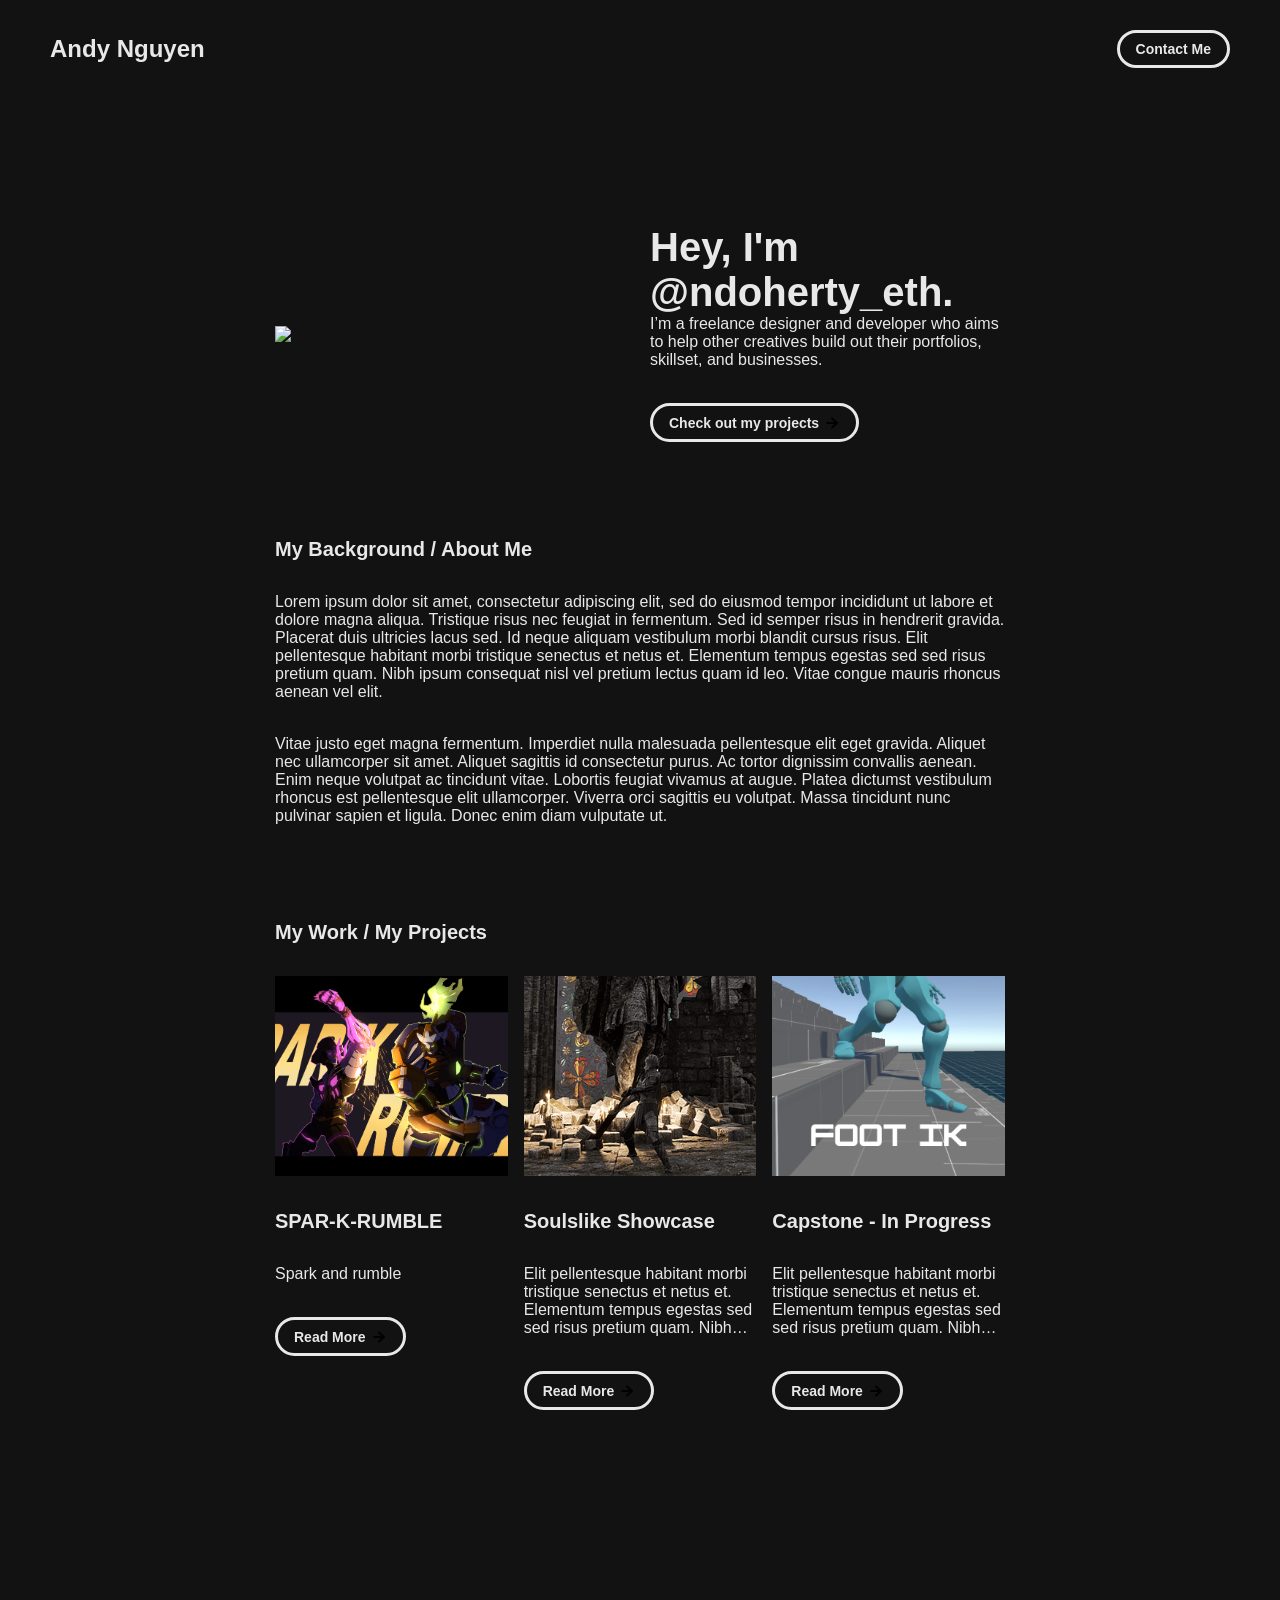
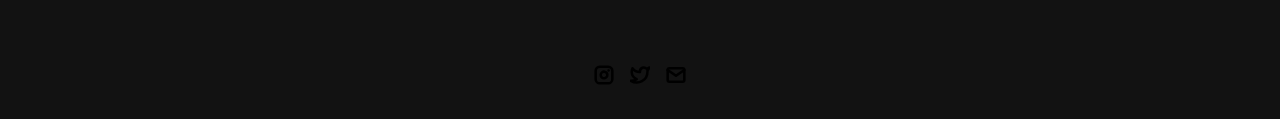
==== index.html @ 8ca8babf "added game images" ====
<!DOCTYPE html>
<html lang="en">
	<head>
		<meta charset="utf-8">

    <!-- 
      TODO

      Upload your Unemployable (or whatever photo you like) to the assets/images folder
      and change the name of the image below to match the uploaded one

      Change the title in the <title> tag to whatever you would like the title of your portfolio to be

      This should be the same across all pages.
     -->
    <link rel="icon" href="./assets/images/1311.png" />
		<title>Andy Nguyen's Portfolio</title>
    <meta name="description" content="A portfolio template for the Unemployables community.">
    <meta name="viewport" content="width=device-width, initial-scale=1" />

		<link rel="stylesheet" href="./css/layout.css">
    <link rel="stylesheet" href="./css/typography.css">
    <link rel="stylesheet" href="./css/utilities.css">

		<script defer src="./js/script.js"></script>
	</head>
	<body>
    <!-- NAVBAR -->
    <div class="navbar">
      <a class="nav-title-link" href="./index.html">
        <!-- TODO - Change the "Portfolio Title" to whatever you want displayed in the top left -->
        <span class="nav-title">Andy Nguyen</span>
         <!-- TODO - Change the email after 'mailto:' to your email address for contact -->
        <a class="button" href="mailto:andyhoangnguyen2005@gmail.com">
          <span class="button-text">Contact Me</span>
        </a>
      </a>
    </div>

    <!-- MAIN PAGE CONTENT -->
    <div id="main-content">

      <!-- PORTFOLIO HEADER -->
      <div id="portfolio-header">
        <div id="portfolio-header-image-container">
          <!-- 
            TODO

            - Change the img "src" attribute to point to the Unemployable image you uploaded (or whatever image).
            - Change the number to point to your Unemployable & replace the OpenSea link with your own
            - If you aren't using an Unemployable as your image, remove the entire "a" element
          -->
          <img src="./assets/images/1311.png" class="portfolio-header-image">
        </div>

          <!-- 
            TODO

            - Change the main-title to whatver you want
            - Change the body-text after that to a quick introduction to what you do
            - Edit the button text if you feel like it. It will link to the projects section below.
          -->
        <div id="portfolio-header-text-container">
            <div class="header-text">
              <span class="main-title">Hey, I'm @ndoherty_eth.</span>
              <div class="body-text">I’m a freelance designer and developer who aims to help other creatives build out their portfolios, skillset, and businesses.</div>
            </div>
            <a class="button" id="my-work-link">
              <span class="button-text">Check out my projects</span> 
              <image src="./assets/icons/arrow-right.svg" class="right-arrow-icon"/>
            </a>
        </div>
      </div>

      <!-- ABOUT SECTION -->
      <!-- 
        TODO

        - Change the subheader-text to whatever header you want
        - Add paragraphs using the <div class="body-text"></div> elements in the "about-section-content"
      -->
      <div id="about-section">
        <span class="subheader-text">My Background / About Me</span>
        <div class="about-section-content">
          <div class="body-text">Lorem ipsum dolor sit amet, consectetur adipiscing elit, sed do eiusmod tempor incididunt ut labore et dolore magna aliqua. Tristique risus nec feugiat in fermentum. Sed id semper risus in hendrerit gravida. Placerat duis ultricies lacus sed. Id neque aliquam vestibulum morbi blandit cursus risus. Elit pellentesque habitant morbi tristique senectus et netus et. Elementum tempus egestas sed sed risus pretium quam. Nibh ipsum consequat nisl vel pretium lectus quam id leo. Vitae congue mauris rhoncus aenean vel elit.</div>
          <div class="body-text">Vitae justo eget magna fermentum. Imperdiet nulla malesuada pellentesque elit eget gravida. Aliquet nec ullamcorper sit amet. Aliquet sagittis id consectetur purus. Ac tortor dignissim convallis aenean. Enim neque volutpat ac tincidunt vitae. Lobortis feugiat vivamus at augue. Platea dictumst vestibulum rhoncus est pellentesque elit ullamcorper. Viverra orci sagittis eu volutpat. Massa tincidunt nunc pulvinar sapien et ligula. Donec enim diam vulputate ut.</div>
        </div>
      </div>

      <!-- PROJECTS / MY WORK SECTION -->
      <div id="my-work-section">
        <!-- TODO - Change the subheader-text to whatever you want the Projects section header to say -->
        <span class="subheader-text">My Work / My Projects</span>

        <div class="projects-container">
          <!-- 
            TODO

            This is where the project cards live. Here's a base level project card for you to copy:
            <div class="project-card">
              <img src="./assets/images/IMAGE_NAME" class="project-image">
              <div class="project-card-text-container">
                <div class="subheader-text project-title">PROJECT_NAME</div>
                <div class="body-text project-card-text">SMALL_PROJECT_DESCRIPTION</div>
              </div>
              <a class="button" href="./project-pages/PROJECT_PAGE_NAME.html">
                <span class="button-text">Read More</span>
                <image src="./assets/icons/arrow-right.svg" class="right-arrow-icon"/>
              </a>
            </div>

            - To add a project to the this area, copy the above, paste it below this comment, and change the following:
                - IMAGE_NAME: the name of the image file in assets/images
                - PROJECT_NAME: the name of the project (keep it short, it only shows 1 line)
                - SMALL_PROJECT_DESCRIPTION: a quick project description (max 4 lines)
                - PROJECT_PAGE_NAME.html: the html filename for the project (must be in project-pages folder)
          -->
          <div class="project-card">
            <img src="./assets/spar-k-rumble/sparksplash.png" class="project-image">
            <div class="project-card-text-container">
              <div class="subheader-text project-title">SPAR-K-RUMBLE</div>
              <div class="body-text project-card-text">Spark and rumble</div>
            </div>
            <a class="button" href="./project-pages/spar-k-rumble.html">
              <span class="button-text">Read More</span>
              <image src="./assets/icons/arrow-right.svg" class="right-arrow-icon"/>
            </a>
          </div>
          <div class="project-card">
            <img src="./assets/soulslike/soulslike.png" class="project-image">
            <div class="project-card-text-container">
              <div class="subheader-text project-title">Soulslike Showcase</div>
              <div class="body-text project-card-text">Elit pellentesque habitant morbi tristique senectus et netus et. Elementum tempus egestas sed sed risus pretium quam. Nibh ipsum consequat nisl vel pretium</div>
            </div>
            <a class="button" href="./project-pages/soulslike-showcase.html">
              <span class="button-text">Read More</span>
              <image src="./assets/icons/arrow-right.svg" class="right-arrow-icon"/>
            </a>
          </div>
          <div class="project-card">
            <img src="./assets/footik/footik.png" class="project-image">
            <div class="project-card-text-container">
              <div class="subheader-text project-title">Capstone - In Progress</div>
              <div class="body-text project-card-text">Elit pellentesque habitant morbi tristique senectus et netus et. Elementum tempus egestas sed sed risus pretium quam. Nibh ipsum consequat nisl vel pretium</div>
            </div>
            <a class="button" href="./project-pages/capstone.html">
              <span class="button-text">Read More</span>
              <image src="./assets/icons/arrow-right.svg" class="right-arrow-icon"/>
            </a>
          </div>
        </div>
      </div>
    </div>

    <!-- FOOTER -->
    <div id="footer">
      <!-- 
        TODO - Change href to your Instagram account (can also delete entire "a" element if no Instagram) 

        This should be the same across all pages.
      -->
      <a class="icon-link" target="_blank" href="https://twitter.com/whitevans_eth">
        <image src="./assets/icons/instagram.svg" class="footer-icon"/>
      </a>
      <!-- 
        TODO - Change href to your Twitter account (can also delete entire "a" element if no Twitter) 
      
        This should be the same across all pages.
      -->
      <a class="icon-link" target="_blank" href="https://twitter.com/whitevans_eth">
        <image src="./assets/icons/twitter.svg" class="footer-icon"/>
      </a>
      <!-- 
        TODO - Change the email after "mailto" to your contact email 
      
        This should be the same across all pages.
      -->
      <a class="icon-link" href="mailto:whitevans.eth@gmail.com">
        <image src="./assets/icons/mail.svg" class="footer-icon"/>
      </a>
    </div>

	</body>
</html>
---- css/layout.css ----
:root {
  --page-side-padding: 50px; /* set this to whatever your navbar already uses */
}

* {
  box-sizing: border-box;
}

html {
  text-size-adjust: none;
  -webkit-text-size-adjust: none;
  -moz-text-size-adjust: none;
  -ms-text-size-adjust: none;
}

body {
  margin: 0;
  -webkit-font-smoothing: antialiased;
  -moz-osx-font-smoothing: grayscale;
  background-color: #121212;
  color: #e8e8e8;
}



/* Main Page Layout */

#main-content {
  margin: 75px 425px;
  display: flex;
  flex-direction: column;
  gap: 96px;
}




/* Portfolio Header */

#portfolio-header {
  display: flex;
  gap: 20px;
  align-items: center;
}

#portfolio-header-image-container {
  display: flex;
  flex-direction: column;
  gap: 10px;
  flex-basis: 50%;
}

.portfolio-header-image {
  width: 100%;
  height: auto;
}

#portfolio-header-text-container {
  display: flex;
  flex-direction: column;
  gap: 34px;
  flex-basis: 50%;
}




/* About Section */

#about-section {
  display: flex;
  flex-direction: column;
  gap: 16px;
}

.about-section-content {
  display: flex;
  flex-direction: column;
  gap: 34px;
}




/* Project Section */

#my-work-section {
  display: flex;
  flex-direction: column;
  gap: 16px;
}

.projects-container {
  display: flex;
  gap: 34px 16px;
  flex-wrap: wrap;
}

    /* Project Cards */

    .project-card {
      max-width: calc((100% - 32px) / 3);
      display: flex;
      flex-direction: column;
      gap: 34px;
    }

    .project-card-text-container {
      flex-direction: column;
      display: flex;
      gap: 16px
    }

    .project-image {
      width: 100%;
      height: 200px;
      object-fit: cover;
      object-position: center;
    }




/* Project Pages */

#project-header {
  display: flex;
  flex-direction: column;
  gap: 16px;
}

.project-header-image {
  width: 100%;
  height: auto;
}

#project-details {
  display: flex;
  flex-direction: column;
  gap: 16px;
}

.project-details-content {
  display: flex;
  flex-direction: column;
  gap: 34px;
}

    /* Project Gallery */

    #project-gallery {
      display: flex;
      flex-direction: column;
      gap: 16px;
    }

    .project-gallery-content {
      display: flex;
      flex-wrap: wrap;
      gap: 34px 16px;
    }

    .gallery-image-container {
      width: 100%;
      display: flex;
      flex-direction: column;
      gap: 10px;
    }

    .gallery-image-container.half-width {
      width: calc((100% - 16px) / 2);
    }

    .gallery-image {
      width: 100%;
      height: auto;
    }

   .image-show {
    width: 70%;
    height: auto;
    margin: 0 auto;
    display: block;
    padding-top: 20px;
  }


/* Extra Extra large devices (large laptops and desktops, 1200px and below) */
@media only screen and (max-width: 1600px) {
  #main-content {
    margin: 225px 275px;
  }
}

/* Extra large devices (large laptops and desktops, 1200px and below) */
@media only screen and (max-width: 1200px) {
  #main-content {
    margin: 225px 175px;
  }
}

/* Large devices (laptops/desktops, 1000px and below) */
@media only screen and (max-width: 1000px) {
  #main-content {
    margin: 225px 75px;
  }
}

/* Small devices (portrait tablets and large phones, 800px and below) */
@media only screen and (max-width: 800px) {
  #main-content {
    margin: 150px 50px;
  }

  #portfolio-header {
    flex-direction: column;
  }

  .project-card {
    max-width: calc((100% - 16px) / 2);
  }
}

/* Small devices (portrait tablets and large phones, 600px and below) */
@media only screen and (max-width: 600px) {
  #main-content {
    margin: 125px 20px;
  }

  .project-card {
    max-width: 100%;
  }
}

/* Sidebar Table of Contents */

#project-sidebar {
  position: fixed;
  top: 150px;
  left: var(--page-side-padding);
  width: 200px;
  display: flex;
  flex-direction: column;
  gap: 16px;
}

.sidebar-header {
  font-weight: 600;
  text-transform: uppercase;
  font-size: 13px;
  letter-spacing: 0.05em;
  opacity: 0.6;
}

.sidebar-nav {
  display: flex;
  flex-direction: column;
  gap: 12px;
}

.sidebar-link {
  text-decoration: none;
  color: inherit;
  font-size: 14px;
  padding-left: 12px;
  border-left: 2px solid transparent;
  transition: border-color 0.2s ease, opacity 0.2s ease;
  opacity: 0.7;
}

.sidebar-link:hover {
  opacity: 1;
  border-left-color: currentColor;
}

.sidebar-link.active {
  opacity: 1;
  border-left-color: currentColor;
  font-weight: 500;
}

/* Hide sidebar on smaller screens where there's no room for it */
@media only screen and (max-width: 1200px) {
  #project-sidebar {
    display: none;
  }
}
---- css/typography.css ----
body {
  font-family: "Helvetica Neue", Helvetica, Arial, sans-serif;
}

.nav-title {
  font-weight: 700;
  font-size: 24px;
}

.button-text {
  font-size: 14px;
  font-weight: 700;
}

.image-caption {
  font-size: 14px;
  font-weight: 500;
}

.main-title {
  font-size: 40px;
  font-weight: 700;
}

.subheader-text {
  font-size: 20px;
  font-weight: 700;
  padding-bottom: 16px;
}

.body-text {
  font-size: 16px;
  font-weight: 500;
}

.project-card-text {
  overflow: hidden;
  text-overflow: ellipsis;
  display: -webkit-box;
  -webkit-line-clamp: 4;
  -webkit-box-orient: vertical;
}

.project-title {
  overflow: hidden;
  text-overflow: ellipsis;
  display: -webkit-box;
  -webkit-line-clamp: 1;
  -webkit-box-orient: vertical;
}
---- css/utilities.css ----
/* Icons */

.right-arrow-icon {
  width: 16px;
  height: 16px;
  margin-top: 1px;
}

.footer-icon {
  width: 20px;
  height: 20px;
}

a.icon-link {
  transition: transform 200ms ease-in-out;
}

a.icon-link:hover {
  cursor: pointer;
  stroke-width: 5;
  margin: 0;
  transform: rotate(15deg);
}


/* Navbar Styling */

.navbar {
  width: 100%;
  padding: 30px 50px;
  display: flex;
  justify-content: space-between;
  align-items: center;
  position: fixed;
  top: 0;
  left: 0;
}

.nav-title-link {
  color:#e8e8e8;
  text-decoration: none;
}

.nav-title-link:hover {
  text-decoration: underline;
}

/* Small devices (portrait tablets and large phones, 800px and below) */
@media only screen and (max-width: 800px) {
  .navbar {
    padding: 20px 20px;
    background-color: white
  }
}


/* Button Styling */

a.button {
  padding: 8px 16px;
  border: 3px solid #e8e8e8;;
  border-radius: 50px;
  color: #e8e8e8;;
  text-decoration: none;
  width: fit-content;
  display: flex;
  gap: 5px;
  align-items: center;
}

a.button:hover {
  text-decoration: underline;
  text-decoration-thickness: 2px;
  cursor: pointer;
}


/* Footer Styling */

#footer {
  width: 100%;
  display: flex;
  padding: 30px 50px;
  justify-content: center;
  align-items: center;
  gap: 16px;
}

/* Link Styling */
a.no-underline {
  text-decoration: none;
  color:#e8e8e8;
}

a.no-underline:hover {
  text-decoration: underline;
  cursor: pointer;
}

/* Small devices (portrait tablets and large phones, 800px and below) */
@media only screen and (max-width: 800px) {
  #footer {
    padding: 20px 20px;
  }
}
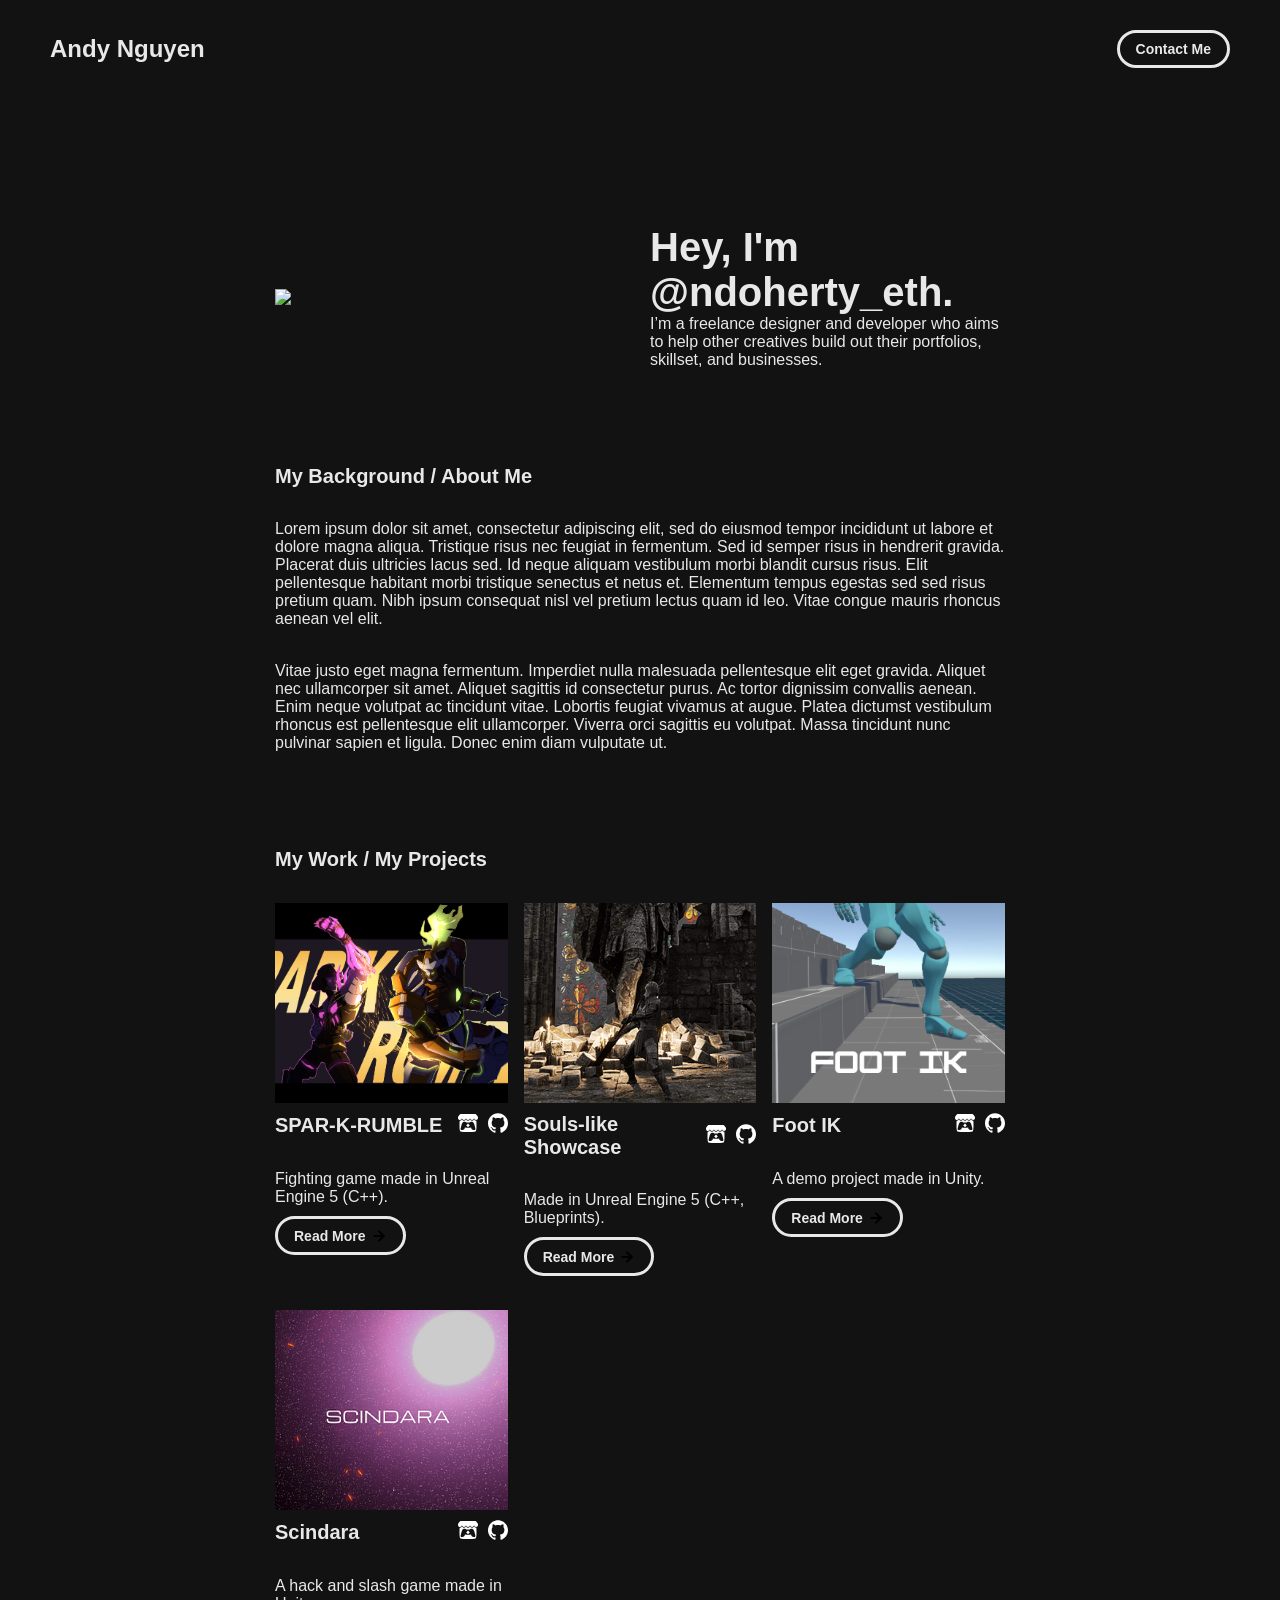
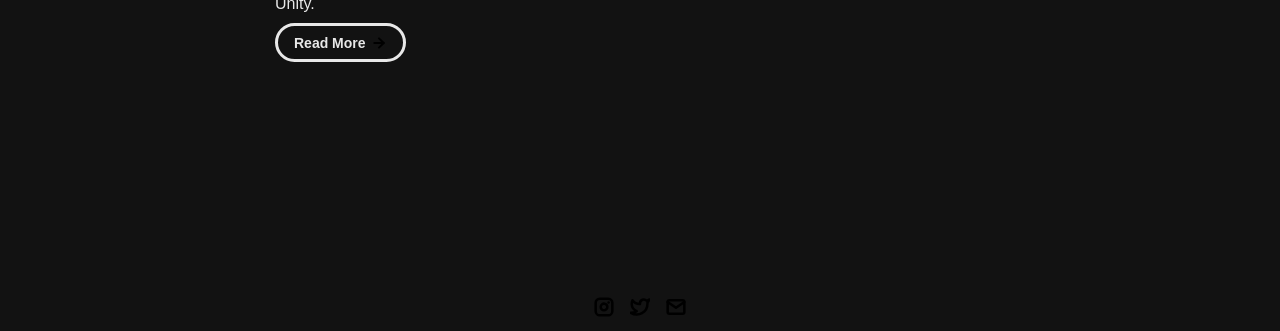
==== commit 037abc10: "add souls like showcase" ====
--- a/index.html
+++ b/index.html
@@ -65,10 +65,7 @@
               <span class="main-title">Hey, I'm @ndoherty_eth.</span>
               <div class="body-text">I’m a freelance designer and developer who aims to help other creatives build out their portfolios, skillset, and businesses.</div>
             </div>
-            <a class="button" id="my-work-link">
-              <span class="button-text">Check out my projects</span> 
-              <image src="./assets/icons/arrow-right.svg" class="right-arrow-icon"/>
-            </a>
+
         </div>
       </div>
 
@@ -92,6 +89,7 @@
         <!-- TODO - Change the subheader-text to whatever you want the Projects section header to say -->
         <span class="subheader-text">My Work / My Projects</span>
 
+        
         <div class="projects-container">
           <!-- 
             TODO
@@ -115,39 +113,42 @@
                 - SMALL_PROJECT_DESCRIPTION: a quick project description (max 4 lines)
                 - PROJECT_PAGE_NAME.html: the html filename for the project (must be in project-pages folder)
           -->
-          <div class="project-card">
-            <img src="./assets/spar-k-rumble/sparksplash.png" class="project-image">
-            <div class="project-card-text-container">
-              <div class="subheader-text project-title">SPAR-K-RUMBLE</div>
-              <div class="body-text project-card-text">Spark and rumble</div>
-            </div>
-            <a class="button" href="./project-pages/spar-k-rumble.html">
-              <span class="button-text">Read More</span>
-              <image src="./assets/icons/arrow-right.svg" class="right-arrow-icon"/>
-            </a>
-          </div>
-          <div class="project-card">
-            <img src="./assets/soulslike/soulslike.png" class="project-image">
-            <div class="project-card-text-container">
-              <div class="subheader-text project-title">Soulslike Showcase</div>
-              <div class="body-text project-card-text">Elit pellentesque habitant morbi tristique senectus et netus et. Elementum tempus egestas sed sed risus pretium quam. Nibh ipsum consequat nisl vel pretium</div>
-            </div>
-            <a class="button" href="./project-pages/soulslike-showcase.html">
-              <span class="button-text">Read More</span>
-              <image src="./assets/icons/arrow-right.svg" class="right-arrow-icon"/>
-            </a>
-          </div>
-          <div class="project-card">
-            <img src="./assets/footik/footik.png" class="project-image">
-            <div class="project-card-text-container">
-              <div class="subheader-text project-title">Capstone - In Progress</div>
-              <div class="body-text project-card-text">Elit pellentesque habitant morbi tristique senectus et netus et. Elementum tempus egestas sed sed risus pretium quam. Nibh ipsum consequat nisl vel pretium</div>
-            </div>
-            <a class="button" href="./project-pages/capstone.html">
-              <span class="button-text">Read More</span>
-              <image src="./assets/icons/arrow-right.svg" class="right-arrow-icon"/>
-            </a>
-          </div>
+          <project-card
+            image="./assets/spar-k-rumble/sparksplash.png"
+            title="SPAR-K-RUMBLE"
+            description="Fighting game made in Unreal Engine 5 (C++)."
+            page-url="./project-pages/spar-k-rumble.html"
+            itch-url="https://kiaranc.itch.io/spar-k-rumble"
+            github-url="https://github.com/AndyNguyen1121/Project-SKR">
+          </project-card>
+
+          <project-card
+            image="./assets/soulslike/soulslike.png"
+            title="Souls-like Showcase"
+            description="Made in Unreal Engine 5 (C++, Blueprints)."
+            page-url="./project-pages/soulslike-showcase.html"
+            itch-url="https://skyglader.itch.io/souls-like-showcase"
+            github-url="https://github.com/AndyNguyen1121/UnrealSoulslike">
+          </project-card>
+
+          <project-card
+            image="./assets/footik/footik.png"
+            title="Foot IK"
+            description="A demo project made in Unity."
+            page-url="./project-pages/foot-ik.html"
+            itch-url="https://skyglader.itch.io/footik-showcase-realistic-foot-placements"
+            github-url="https://github.com/AndyNguyen1121/MovementTestMain">
+          </project-card>
+
+          <project-card
+            image="./assets/scindara/scindaralogo.png"
+            title="Scindara"
+            description="A hack and slash game made in Unity."
+            page-url="./project-pages/scindara.html"
+            itch-url="https://skyglader.itch.io/scindara"
+            github-url="https://github.com/AndyNguyen1121/hack-and-slash-prototype-2025">
+          </project-card>
+
         </div>
       </div>
     </div>
--- a/css/layout.css
+++ b/css/layout.css
@@ -58,7 +58,7 @@
 
 #portfolio-header-text-container {
   display: flex;
-  flex-direction: column;
+  flex-direction: row;
   gap: 34px;
   flex-basis: 50%;
 }
@@ -103,7 +103,7 @@
       max-width: calc((100% - 32px) / 3);
       display: flex;
       flex-direction: column;
-      gap: 34px;
+      gap: 10px;
     }
 
     .project-card-text-container {
@@ -183,8 +183,40 @@
     margin: 0 auto;
     display: block;
     padding-top: 20px;
-  }
-
+    flex-direction: row;
+  }
+
+  .video-show {
+    margin: 0 auto;
+    display: block;
+    padding-top: 20px;
+    flex-direction: row;
+  }
+
+
+.image-row {
+  display: flex;
+  gap: 5px;
+  width: 100%;
+  padding-top: 30px;
+  align-items: flex-start;
+}
+
+.image-show-half {
+  width: calc(50% - 2.5px);
+  max-width: calc(50% - 2.5px);
+  height: auto;
+  display: block;
+}
+
+.image-show-small {
+    width: 30%;
+    height: auto;
+    margin: 0 auto;
+    display: block;
+    padding-top: 20px;
+    flex-direction: row;
+  }
 
 /* Extra Extra large devices (large laptops and desktops, 1200px and below) */
 @media only screen and (max-width: 1600px) {
@@ -287,3 +319,40 @@
   }
 }
 
+/* Lightbox */
+.lightbox {
+  display: none;
+  position: fixed;
+  top: 0;
+  left: 0;
+  width: 100%;
+  height: 100%;
+  background: rgba(0, 0, 0, 0.9);
+  z-index: 1000;
+  justify-content: center;
+  align-items: center;
+}
+
+.lightbox.active {
+  display: flex;
+}
+
+.lightbox-img {
+  max-width: 90%;
+  max-height: 90%;
+  object-fit: contain;
+}
+
+.lightbox-close {
+  position: absolute;
+  top: 24px;
+  right: 36px;
+  color: #e8e8e8;
+  font-size: 40px;
+  cursor: pointer;
+  line-height: 1;
+}
+
+.zoomable {
+  cursor: zoom-in;
+}
--- a/css/typography.css
+++ b/css/typography.css
@@ -15,6 +15,11 @@
 .image-caption {
   font-size: 14px;
   font-weight: 500;
+  padding-top: 10px;
+  padding-bottom: 10px;
+  display: block;
+  width: fit-content;
+  margin: 0 auto;
 }
 
 .main-title {
@@ -23,14 +28,53 @@
 }
 
 .subheader-text {
-  font-size: 20px;
+    display: flex;
+    align-items: center;
+    width: 100%;
+
+    font-size: 20px;
+    font-weight: 700;
+    padding-bottom: 16px;
+}
+
+.code-box {
+  background-color: #1e1e1e;
+  color: #e8e8e8;
+  padding: 16px 20px;
+  border-radius: 8px;
+  border: 1px solid #333;
+  font-family: "Courier New", Courier, monospace;
+  font-size: 14px;
+  line-height: 1.5;
+  max-height: calc(1.5em * 15); /* caps visible height at 6 lines */
+  overflow-y: auto;
+  overflow-x: auto;
+  white-space: pre-wrap;
+  word-wrap: break-word;
+}
+
+.solution-subheader-text {
+  font-size: 18px;
   font-weight: 700;
-  padding-bottom: 16px;
+  padding-bottom: 0px;
 }
 
 .body-text {
   font-size: 16px;
   font-weight: 500;
+}
+
+.body-text li {
+  margin-bottom: 20px;
+}
+
+.body-text ul {
+  margin-top: 8px;
+  padding-left: 24px; /* indents the bullets - browsers default this low */
+}
+
+.body-text ul ul {
+  margin-top: -12px; /* space before the sub-bullet list starts */
 }
 
 .project-card-text {
--- a/css/utilities.css
+++ b/css/utilities.css
@@ -10,6 +10,11 @@
 .footer-icon {
   width: 20px;
   height: 20px;
+}
+
+.regular-icon {
+    width: 20px;
+    height: 20px;
 }
 
 a.icon-link {
@@ -81,12 +86,17 @@
 #footer {
   width: 100%;
   display: flex;
-  padding: 30px 50px;
+  padding: 10px 0px;
   justify-content: center;
   align-items: center;
   gap: 16px;
 }
 
+#icon-project {
+    display: flex;
+    gap: 10px;
+    margin-left: auto;
+}
 /* Link Styling */
 a.no-underline {
   text-decoration: none;
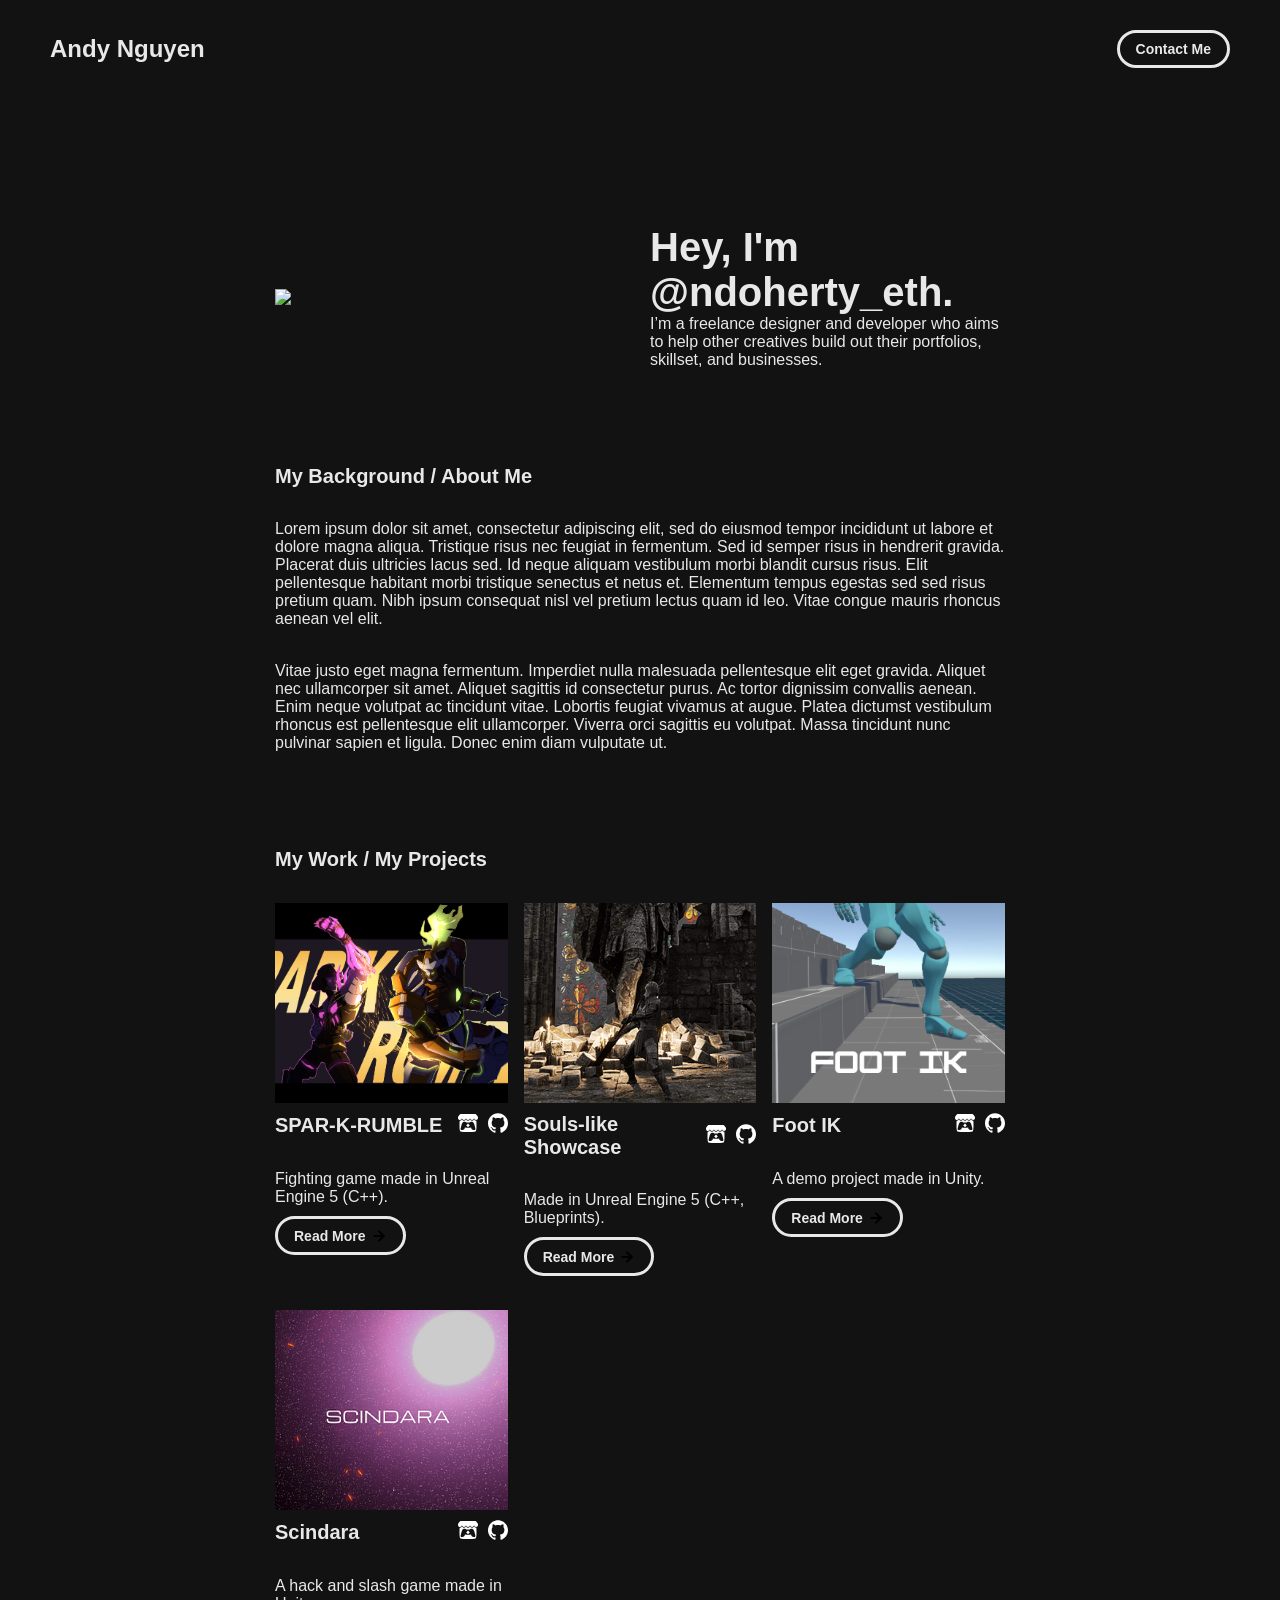
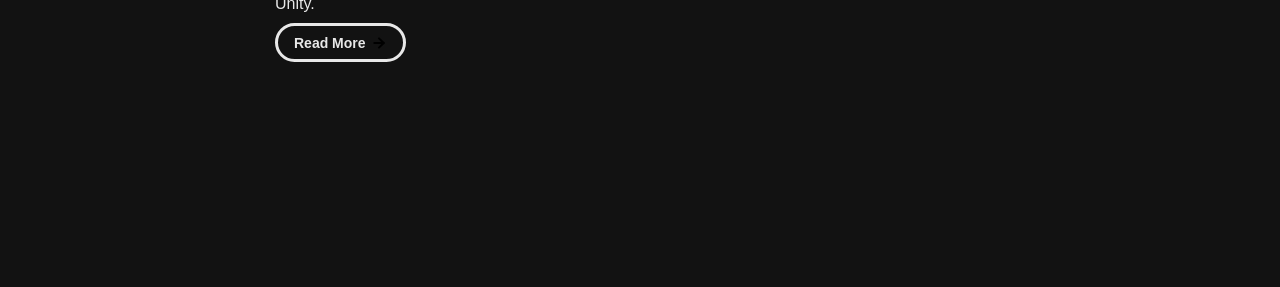
==== commit f0a75151: "add scindara" ====
--- a/index.html
+++ b/index.html
@@ -152,34 +152,5 @@
         </div>
       </div>
     </div>
-
-    <!-- FOOTER -->
-    <div id="footer">
-      <!-- 
-        TODO - Change href to your Instagram account (can also delete entire "a" element if no Instagram) 
-
-        This should be the same across all pages.
-      -->
-      <a class="icon-link" target="_blank" href="https://twitter.com/whitevans_eth">
-        <image src="./assets/icons/instagram.svg" class="footer-icon"/>
-      </a>
-      <!-- 
-        TODO - Change href to your Twitter account (can also delete entire "a" element if no Twitter) 
-      
-        This should be the same across all pages.
-      -->
-      <a class="icon-link" target="_blank" href="https://twitter.com/whitevans_eth">
-        <image src="./assets/icons/twitter.svg" class="footer-icon"/>
-      </a>
-      <!-- 
-        TODO - Change the email after "mailto" to your contact email 
-      
-        This should be the same across all pages.
-      -->
-      <a class="icon-link" href="mailto:whitevans.eth@gmail.com">
-        <image src="./assets/icons/mail.svg" class="footer-icon"/>
-      </a>
-    </div>
-
 	</body>
 </html>
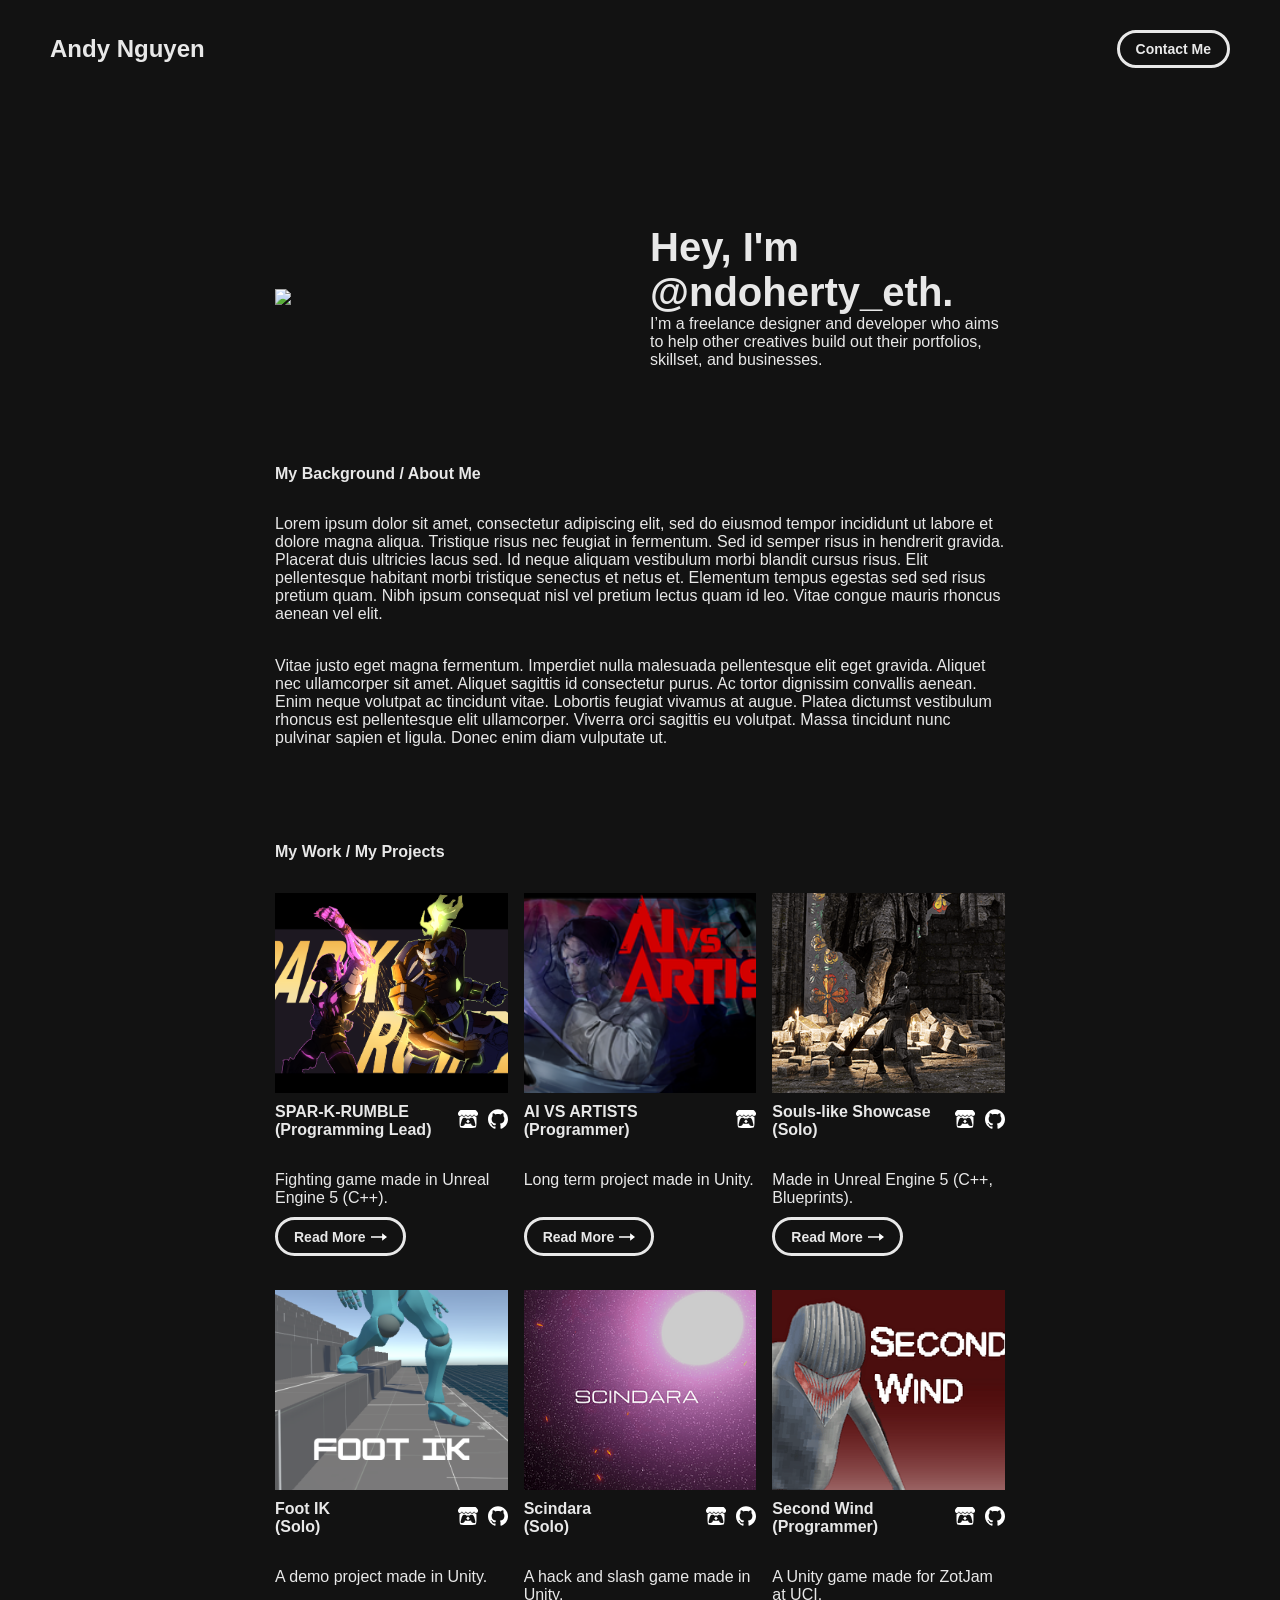
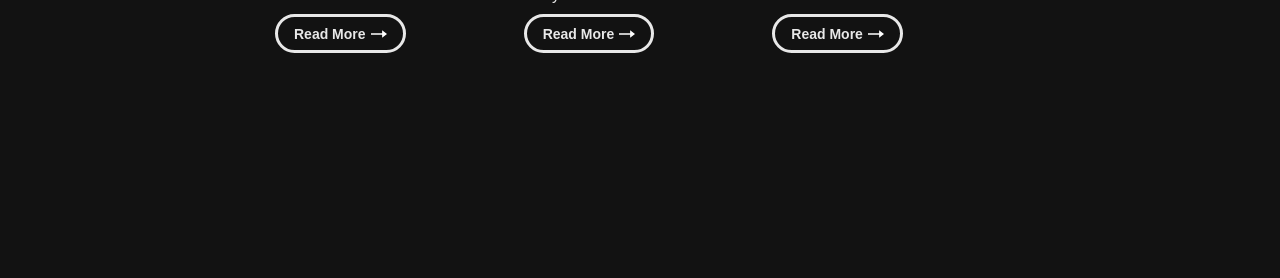
==== commit 2888f90f: "added ava and second wind" ====
--- a/index.html
+++ b/index.html
@@ -1,156 +1,174 @@
-<!DOCTYPE html>
-<html lang="en">
-	<head>
-		<meta charset="utf-8">
-
-    <!-- 
-      TODO
-
-      Upload your Unemployable (or whatever photo you like) to the assets/images folder
-      and change the name of the image below to match the uploaded one
-
-      Change the title in the <title> tag to whatever you would like the title of your portfolio to be
-
-      This should be the same across all pages.
-     -->
-    <link rel="icon" href="./assets/images/1311.png" />
-		<title>Andy Nguyen's Portfolio</title>
-    <meta name="description" content="A portfolio template for the Unemployables community.">
-    <meta name="viewport" content="width=device-width, initial-scale=1" />
-
-		<link rel="stylesheet" href="./css/layout.css">
-    <link rel="stylesheet" href="./css/typography.css">
-    <link rel="stylesheet" href="./css/utilities.css">
-
-		<script defer src="./js/script.js"></script>
-	</head>
-	<body>
-    <!-- NAVBAR -->
-    <div class="navbar">
-      <a class="nav-title-link" href="./index.html">
-        <!-- TODO - Change the "Portfolio Title" to whatever you want displayed in the top left -->
-        <span class="nav-title">Andy Nguyen</span>
-         <!-- TODO - Change the email after 'mailto:' to your email address for contact -->
-        <a class="button" href="mailto:andyhoangnguyen2005@gmail.com">
-          <span class="button-text">Contact Me</span>
-        </a>
-      </a>
-    </div>
-
-    <!-- MAIN PAGE CONTENT -->
-    <div id="main-content">
-
-      <!-- PORTFOLIO HEADER -->
-      <div id="portfolio-header">
-        <div id="portfolio-header-image-container">
-          <!-- 
-            TODO
-
-            - Change the img "src" attribute to point to the Unemployable image you uploaded (or whatever image).
-            - Change the number to point to your Unemployable & replace the OpenSea link with your own
-            - If you aren't using an Unemployable as your image, remove the entire "a" element
-          -->
-          <img src="./assets/images/1311.png" class="portfolio-header-image">
-        </div>
-
-          <!-- 
-            TODO
-
-            - Change the main-title to whatver you want
-            - Change the body-text after that to a quick introduction to what you do
-            - Edit the button text if you feel like it. It will link to the projects section below.
-          -->
-        <div id="portfolio-header-text-container">
-            <div class="header-text">
-              <span class="main-title">Hey, I'm @ndoherty_eth.</span>
-              <div class="body-text">I’m a freelance designer and developer who aims to help other creatives build out their portfolios, skillset, and businesses.</div>
-            </div>
-
-        </div>
-      </div>
-
-      <!-- ABOUT SECTION -->
-      <!-- 
-        TODO
-
-        - Change the subheader-text to whatever header you want
-        - Add paragraphs using the <div class="body-text"></div> elements in the "about-section-content"
-      -->
-      <div id="about-section">
-        <span class="subheader-text">My Background / About Me</span>
-        <div class="about-section-content">
-          <div class="body-text">Lorem ipsum dolor sit amet, consectetur adipiscing elit, sed do eiusmod tempor incididunt ut labore et dolore magna aliqua. Tristique risus nec feugiat in fermentum. Sed id semper risus in hendrerit gravida. Placerat duis ultricies lacus sed. Id neque aliquam vestibulum morbi blandit cursus risus. Elit pellentesque habitant morbi tristique senectus et netus et. Elementum tempus egestas sed sed risus pretium quam. Nibh ipsum consequat nisl vel pretium lectus quam id leo. Vitae congue mauris rhoncus aenean vel elit.</div>
-          <div class="body-text">Vitae justo eget magna fermentum. Imperdiet nulla malesuada pellentesque elit eget gravida. Aliquet nec ullamcorper sit amet. Aliquet sagittis id consectetur purus. Ac tortor dignissim convallis aenean. Enim neque volutpat ac tincidunt vitae. Lobortis feugiat vivamus at augue. Platea dictumst vestibulum rhoncus est pellentesque elit ullamcorper. Viverra orci sagittis eu volutpat. Massa tincidunt nunc pulvinar sapien et ligula. Donec enim diam vulputate ut.</div>
-        </div>
-      </div>
-
-      <!-- PROJECTS / MY WORK SECTION -->
-      <div id="my-work-section">
-        <!-- TODO - Change the subheader-text to whatever you want the Projects section header to say -->
-        <span class="subheader-text">My Work / My Projects</span>
-
-        
-        <div class="projects-container">
-          <!-- 
-            TODO
-
-            This is where the project cards live. Here's a base level project card for you to copy:
-            <div class="project-card">
-              <img src="./assets/images/IMAGE_NAME" class="project-image">
-              <div class="project-card-text-container">
-                <div class="subheader-text project-title">PROJECT_NAME</div>
-                <div class="body-text project-card-text">SMALL_PROJECT_DESCRIPTION</div>
-              </div>
-              <a class="button" href="./project-pages/PROJECT_PAGE_NAME.html">
-                <span class="button-text">Read More</span>
-                <image src="./assets/icons/arrow-right.svg" class="right-arrow-icon"/>
-              </a>
-            </div>
-
-            - To add a project to the this area, copy the above, paste it below this comment, and change the following:
-                - IMAGE_NAME: the name of the image file in assets/images
-                - PROJECT_NAME: the name of the project (keep it short, it only shows 1 line)
-                - SMALL_PROJECT_DESCRIPTION: a quick project description (max 4 lines)
-                - PROJECT_PAGE_NAME.html: the html filename for the project (must be in project-pages folder)
-          -->
-          <project-card
-            image="./assets/spar-k-rumble/sparksplash.png"
-            title="SPAR-K-RUMBLE"
-            description="Fighting game made in Unreal Engine 5 (C++)."
-            page-url="./project-pages/spar-k-rumble.html"
-            itch-url="https://kiaranc.itch.io/spar-k-rumble"
-            github-url="https://github.com/AndyNguyen1121/Project-SKR">
-          </project-card>
-
-          <project-card
-            image="./assets/soulslike/soulslike.png"
-            title="Souls-like Showcase"
-            description="Made in Unreal Engine 5 (C++, Blueprints)."
-            page-url="./project-pages/soulslike-showcase.html"
-            itch-url="https://skyglader.itch.io/souls-like-showcase"
-            github-url="https://github.com/AndyNguyen1121/UnrealSoulslike">
-          </project-card>
-
-          <project-card
-            image="./assets/footik/footik.png"
-            title="Foot IK"
-            description="A demo project made in Unity."
-            page-url="./project-pages/foot-ik.html"
-            itch-url="https://skyglader.itch.io/footik-showcase-realistic-foot-placements"
-            github-url="https://github.com/AndyNguyen1121/MovementTestMain">
-          </project-card>
-
-          <project-card
-            image="./assets/scindara/scindaralogo.png"
-            title="Scindara"
-            description="A hack and slash game made in Unity."
-            page-url="./project-pages/scindara.html"
-            itch-url="https://skyglader.itch.io/scindara"
-            github-url="https://github.com/AndyNguyen1121/hack-and-slash-prototype-2025">
-          </project-card>
-
-        </div>
-      </div>
-    </div>
-	</body>
-</html>
+<!DOCTYPE html>
+<html lang="en">
+	<head>
+		<meta charset="utf-8">
+
+    <!-- 
+      TODO
+
+      Upload your Unemployable (or whatever photo you like) to the assets/images folder
+      and change the name of the image below to match the uploaded one
+
+      Change the title in the <title> tag to whatever you would like the title of your portfolio to be
+
+      This should be the same across all pages.
+     -->
+    <link rel="icon" href="./assets/images/1311.png" />
+		<title>Andy Nguyen's Portfolio</title>
+    <meta name="description" content="A portfolio template for the Unemployables community.">
+    <meta name="viewport" content="width=device-width, initial-scale=1" />
+
+		<link rel="stylesheet" href="./css/layout.css">
+    <link rel="stylesheet" href="./css/typography.css">
+    <link rel="stylesheet" href="./css/utilities.css">
+
+		<script defer src="./js/script.js"></script>
+	</head>
+	<body>
+    <!-- NAVBAR -->
+    <div class="navbar">
+      <a class="nav-title-link" href="./index.html">
+        <!-- TODO - Change the "Portfolio Title" to whatever you want displayed in the top left -->
+        <span class="nav-title">Andy Nguyen</span>
+         <!-- TODO - Change the email after 'mailto:' to your email address for contact -->
+        <a class="button" href="./project-pages/contact.html">
+          <span class="button-text">Contact Me</span>
+        </a>
+      </a>
+    </div>
+
+    <!-- MAIN PAGE CONTENT -->
+    <div id="main-content">
+
+      <!-- PORTFOLIO HEADER -->
+      <div id="portfolio-header">
+        <div id="portfolio-header-image-container">
+          <!-- 
+            TODO
+
+            - Change the img "src" attribute to point to the Unemployable image you uploaded (or whatever image).
+            - Change the number to point to your Unemployable & replace the OpenSea link with your own
+            - If you aren't using an Unemployable as your image, remove the entire "a" element
+          -->
+          <img src="./assets/images/1311.png" class="portfolio-header-image">
+        </div>
+
+          <!-- 
+            TODO
+
+            - Change the main-title to whatver you want
+            - Change the body-text after that to a quick introduction to what you do
+            - Edit the button text if you feel like it. It will link to the projects section below.
+          -->
+        <div id="portfolio-header-text-container">
+            <div class="header-text">
+              <span class="main-title">Hey, I'm @ndoherty_eth.</span>
+              <div class="body-text">I’m a freelance designer and developer who aims to help other creatives build out their portfolios, skillset, and businesses.</div>
+            </div>
+
+        </div>
+      </div>
+
+      <!-- ABOUT SECTION -->
+      <!-- 
+        TODO
+
+        - Change the subheader-text to whatever header you want
+        - Add paragraphs using the <div class="body-text"></div> elements in the "about-section-content"
+      -->
+      <div id="about-section">
+        <span class="subheader-text">My Background / About Me</span>
+        <div class="about-section-content">
+          <div class="body-text">Lorem ipsum dolor sit amet, consectetur adipiscing elit, sed do eiusmod tempor incididunt ut labore et dolore magna aliqua. Tristique risus nec feugiat in fermentum. Sed id semper risus in hendrerit gravida. Placerat duis ultricies lacus sed. Id neque aliquam vestibulum morbi blandit cursus risus. Elit pellentesque habitant morbi tristique senectus et netus et. Elementum tempus egestas sed sed risus pretium quam. Nibh ipsum consequat nisl vel pretium lectus quam id leo. Vitae congue mauris rhoncus aenean vel elit.</div>
+          <div class="body-text">Vitae justo eget magna fermentum. Imperdiet nulla malesuada pellentesque elit eget gravida. Aliquet nec ullamcorper sit amet. Aliquet sagittis id consectetur purus. Ac tortor dignissim convallis aenean. Enim neque volutpat ac tincidunt vitae. Lobortis feugiat vivamus at augue. Platea dictumst vestibulum rhoncus est pellentesque elit ullamcorper. Viverra orci sagittis eu volutpat. Massa tincidunt nunc pulvinar sapien et ligula. Donec enim diam vulputate ut.</div>
+        </div>
+      </div>
+
+      <!-- PROJECTS / MY WORK SECTION -->
+      <div id="my-work-section">
+        <!-- TODO - Change the subheader-text to whatever you want the Projects section header to say -->
+        <span class="subheader-text">My Work / My Projects</span>
+
+        
+        <div class="projects-container">
+          <!-- 
+            TODO
+
+            This is where the project cards live. Here's a base level project card for you to copy:
+            <div class="project-card">
+              <img src="./assets/images/IMAGE_NAME" class="project-image">
+              <div class="project-card-text-container">
+                <div class="subheader-text project-title">PROJECT_NAME</div>
+                <div class="body-text project-card-text">SMALL_PROJECT_DESCRIPTION</div>
+              </div>
+              <a class="button" href="./project-pages/PROJECT_PAGE_NAME.html">
+                <span class="button-text">Read More</span>
+                <image src="./assets/icons/arrow-right.svg" class="right-arrow-icon"/>
+              </a>
+            </div>
+
+            - To add a project to the this area, copy the above, paste it below this comment, and change the following:
+                - IMAGE_NAME: the name of the image file in assets/images
+                - PROJECT_NAME: the name of the project (keep it short, it only shows 1 line)
+                - SMALL_PROJECT_DESCRIPTION: a quick project description (max 4 lines)
+                - PROJECT_PAGE_NAME.html: the html filename for the project (must be in project-pages folder)
+          -->
+          <project-card
+            image="./assets/spar-k-rumble/sparksplash.png"
+            title="SPAR-K-RUMBLE <br>(Programming Lead)"
+            description="Fighting game made in Unreal Engine 5 (C++).""
+            page-url="./project-pages/spar-k-rumble.html"
+            itch-url="https://kiaranc.itch.io/spar-k-rumble"
+            github-url="https://github.com/AndyNguyen1121/Project-SKR">
+          </project-card>
+
+          <project-card
+            image="./assets/ai-vs-artists/ava cover art.png"
+            title="AI VS ARTISTS<br>(Programmer)"
+            description="Long term project made in Unity."
+            page-url="./project-pages/ava.html"
+            itch-url="https://zoyasaus.itch.io/ai-vs-artists"
+            github-url="">
+          </project-card>
+
+          <project-card
+            image="./assets/soulslike/soulslike.png"
+            title="Souls-like Showcase<br>(Solo)"
+            description="Made in Unreal Engine 5 (C++, Blueprints)."
+            page-url="./project-pages/soulslike-showcase.html"
+            itch-url="https://skyglader.itch.io/souls-like-showcase"
+            github-url="https://github.com/AndyNguyen1121/UnrealSoulslike">
+          </project-card>
+
+          <project-card
+            image="./assets/footik/footik.png"
+            title="Foot IK<br>(Solo)"
+            description="A demo project made in Unity."
+            page-url="./project-pages/foot-ik.html"
+            itch-url="https://skyglader.itch.io/footik-showcase-realistic-foot-placements"
+            github-url="https://github.com/AndyNguyen1121/MovementTestMain">
+          </project-card>
+
+          <project-card
+            image="./assets/scindara/scindaralogo.png"
+            title="Scindara<br>(Solo)"
+            description="A hack and slash game made in Unity."
+            page-url="./project-pages/scindara.html"
+            itch-url="https://skyglader.itch.io/scindara"
+            github-url="https://github.com/AndyNguyen1121/hack-and-slash-prototype-2025">
+          </project-card>
+
+          <project-card
+            image="./assets/secondwind/second-wind-title.png"
+            title="Second Wind <br>(Programmer)"
+            description="A Unity game made for ZotJam at UCI."
+            page-url="./project-pages/second-wind.html"
+            itch-url="https://fatsorulez.itch.io/second-wind"
+            github-url="https://github.com/AndyNguyen1121/ZotJam">
+          </project-card>
+
+        </div>
+      </div>
+    </div>
+	</body>
+</html>
--- a/css/layout.css
+++ b/css/layout.css
@@ -1,358 +1,361 @@
-
-:root {
-  --page-side-padding: 50px; /* set this to whatever your navbar already uses */
-}
-
-* {
-  box-sizing: border-box;
-}
-
-html {
-  text-size-adjust: none;
-  -webkit-text-size-adjust: none;
-  -moz-text-size-adjust: none;
-  -ms-text-size-adjust: none;
-}
-
-body {
-  margin: 0;
-  -webkit-font-smoothing: antialiased;
-  -moz-osx-font-smoothing: grayscale;
-  background-color: #121212;
-  color: #e8e8e8;
-}
-
-
-
-/* Main Page Layout */
-
-#main-content {
-  margin: 75px 425px;
-  display: flex;
-  flex-direction: column;
-  gap: 96px;
-}
-
-
-
-
-/* Portfolio Header */
-
-#portfolio-header {
-  display: flex;
-  gap: 20px;
-  align-items: center;
-}
-
-#portfolio-header-image-container {
-  display: flex;
-  flex-direction: column;
-  gap: 10px;
-  flex-basis: 50%;
-}
-
-.portfolio-header-image {
-  width: 100%;
-  height: auto;
-}
-
-#portfolio-header-text-container {
-  display: flex;
-  flex-direction: row;
-  gap: 34px;
-  flex-basis: 50%;
-}
-
-
-
-
-/* About Section */
-
-#about-section {
-  display: flex;
-  flex-direction: column;
-  gap: 16px;
-}
-
-.about-section-content {
-  display: flex;
-  flex-direction: column;
-  gap: 34px;
-}
-
-
-
-
-/* Project Section */
-
-#my-work-section {
-  display: flex;
-  flex-direction: column;
-  gap: 16px;
-}
-
-.projects-container {
-  display: flex;
-  gap: 34px 16px;
-  flex-wrap: wrap;
-}
-
-    /* Project Cards */
-
-    .project-card {
-      max-width: calc((100% - 32px) / 3);
-      display: flex;
-      flex-direction: column;
-      gap: 10px;
-    }
-
-    .project-card-text-container {
-      flex-direction: column;
-      display: flex;
-      gap: 16px
-    }
-
-    .project-image {
-      width: 100%;
-      height: 200px;
-      object-fit: cover;
-      object-position: center;
-    }
-
-
-
-
-/* Project Pages */
-
-#project-header {
-  display: flex;
-  flex-direction: column;
-  gap: 16px;
-}
-
-.project-header-image {
-  width: 100%;
-  height: auto;
-}
-
-#project-details {
-  display: flex;
-  flex-direction: column;
-  gap: 16px;
-}
-
-.project-details-content {
-  display: flex;
-  flex-direction: column;
-  gap: 34px;
-}
-
-    /* Project Gallery */
-
-    #project-gallery {
-      display: flex;
-      flex-direction: column;
-      gap: 16px;
-    }
-
-    .project-gallery-content {
-      display: flex;
-      flex-wrap: wrap;
-      gap: 34px 16px;
-    }
-
-    .gallery-image-container {
-      width: 100%;
-      display: flex;
-      flex-direction: column;
-      gap: 10px;
-    }
-
-    .gallery-image-container.half-width {
-      width: calc((100% - 16px) / 2);
-    }
-
-    .gallery-image {
-      width: 100%;
-      height: auto;
-    }
-
-   .image-show {
-    width: 70%;
-    height: auto;
-    margin: 0 auto;
-    display: block;
-    padding-top: 20px;
-    flex-direction: row;
-  }
-
-  .video-show {
-    margin: 0 auto;
-    display: block;
-    padding-top: 20px;
-    flex-direction: row;
-  }
-
-
-.image-row {
-  display: flex;
-  gap: 5px;
-  width: 100%;
-  padding-top: 30px;
-  align-items: flex-start;
-}
-
-.image-show-half {
-  width: calc(50% - 2.5px);
-  max-width: calc(50% - 2.5px);
-  height: auto;
-  display: block;
-}
-
-.image-show-small {
-    width: 30%;
-    height: auto;
-    margin: 0 auto;
-    display: block;
-    padding-top: 20px;
-    flex-direction: row;
-  }
-
-/* Extra Extra large devices (large laptops and desktops, 1200px and below) */
-@media only screen and (max-width: 1600px) {
-  #main-content {
-    margin: 225px 275px;
-  }
-}
-
-/* Extra large devices (large laptops and desktops, 1200px and below) */
-@media only screen and (max-width: 1200px) {
-  #main-content {
-    margin: 225px 175px;
-  }
-}
-
-/* Large devices (laptops/desktops, 1000px and below) */
-@media only screen and (max-width: 1000px) {
-  #main-content {
-    margin: 225px 75px;
-  }
-}
-
-/* Small devices (portrait tablets and large phones, 800px and below) */
-@media only screen and (max-width: 800px) {
-  #main-content {
-    margin: 150px 50px;
-  }
-
-  #portfolio-header {
-    flex-direction: column;
-  }
-
-  .project-card {
-    max-width: calc((100% - 16px) / 2);
-  }
-}
-
-/* Small devices (portrait tablets and large phones, 600px and below) */
-@media only screen and (max-width: 600px) {
-  #main-content {
-    margin: 125px 20px;
-  }
-
-  .project-card {
-    max-width: 100%;
-  }
-}
-
-/* Sidebar Table of Contents */
-
-#project-sidebar {
-  position: fixed;
-  top: 150px;
-  left: var(--page-side-padding);
-  width: 200px;
-  display: flex;
-  flex-direction: column;
-  gap: 16px;
-}
-
-.sidebar-header {
-  font-weight: 600;
-  text-transform: uppercase;
-  font-size: 13px;
-  letter-spacing: 0.05em;
-  opacity: 0.6;
-}
-
-.sidebar-nav {
-  display: flex;
-  flex-direction: column;
-  gap: 12px;
-}
-
-.sidebar-link {
-  text-decoration: none;
-  color: inherit;
-  font-size: 14px;
-  padding-left: 12px;
-  border-left: 2px solid transparent;
-  transition: border-color 0.2s ease, opacity 0.2s ease;
-  opacity: 0.7;
-}
-
-.sidebar-link:hover {
-  opacity: 1;
-  border-left-color: currentColor;
-}
-
-.sidebar-link.active {
-  opacity: 1;
-  border-left-color: currentColor;
-  font-weight: 500;
-}
-
-/* Hide sidebar on smaller screens where there's no room for it */
-@media only screen and (max-width: 1200px) {
-  #project-sidebar {
-    display: none;
-  }
-}
-
-/* Lightbox */
-.lightbox {
-  display: none;
-  position: fixed;
-  top: 0;
-  left: 0;
-  width: 100%;
-  height: 100%;
-  background: rgba(0, 0, 0, 0.9);
-  z-index: 1000;
-  justify-content: center;
-  align-items: center;
-}
-
-.lightbox.active {
-  display: flex;
-}
-
-.lightbox-img {
-  max-width: 90%;
-  max-height: 90%;
-  object-fit: contain;
-}
-
-.lightbox-close {
-  position: absolute;
-  top: 24px;
-  right: 36px;
-  color: #e8e8e8;
-  font-size: 40px;
-  cursor: pointer;
-  line-height: 1;
-}
-
-.zoomable {
-  cursor: zoom-in;
+
+:root {
+  --page-side-padding: 50px; /* set this to whatever your navbar already uses */
+}
+
+* {
+  box-sizing: border-box;
+}
+
+html {
+  text-size-adjust: none;
+  -webkit-text-size-adjust: none;
+  -moz-text-size-adjust: none;
+  -ms-text-size-adjust: none;
+}
+
+body {
+  margin: 0;
+  -webkit-font-smoothing: antialiased;
+  -moz-osx-font-smoothing: grayscale;
+  background-color: #121212;
+  color: #e8e8e8;
+}
+
+
+
+/* Main Page Layout */
+
+#main-content {
+  margin: 75px 425px;
+  display: flex;
+  flex-direction: column;
+  gap: 96px;
+}
+
+
+
+
+/* Portfolio Header */
+
+#portfolio-header {
+  display: flex;
+  gap: 20px;
+  align-items: center;
+}
+
+#portfolio-header-image-container {
+  display: flex;
+  flex-direction: column;
+  gap: 10px;
+  flex-basis: 50%;
+}
+
+.portfolio-header-image {
+  width: 100%;
+  height: auto;
+}
+
+#portfolio-header-text-container {
+  display: flex;
+  flex-direction: row;
+  gap: 34px;
+  flex-basis: 50%;
+}
+
+
+
+
+/* About Section */
+
+#about-section {
+  display: flex;
+  flex-direction: column;
+  gap: 16px;
+}
+
+.about-section-content {
+  display: flex;
+  flex-direction: column;
+  gap: 34px;
+}
+
+
+
+
+/* Project Section */
+
+#my-work-section {
+  display: flex;
+  flex-direction: column;
+  gap: 16px;
+}
+
+.projects-container {
+  display: grid;
+  grid-template-columns: repeat(3, 1fr);
+  gap: 34px 16px;
+}
+
+    /* Project Cards */
+
+    .project-card {
+      display: flex;
+      flex-direction: column;
+      gap: 10px;
+      height: 100%;
+    }
+
+    .project-card-text-container {
+      flex-direction: column;
+      display: flex;
+      gap: 16px;
+      flex: 1; 
+    }
+
+    .project-card > .button {
+      margin-top: auto;
+    }
+
+    .project-image {
+      width: 100%;
+      height: 200px;
+      object-fit: cover;
+      object-position: center;
+    }
+
+
+/* Project Pages */
+
+#project-header {
+  display: flex;
+  flex-direction: column;
+  gap: 16px;
+}
+
+.project-header-image {
+  width: 100%;
+  height: auto;
+}
+
+#project-details {
+  display: flex;
+  flex-direction: column;
+  gap: 16px;
+}
+
+.project-details-content {
+  display: flex;
+  flex-direction: column;
+  gap: 34px;
+}
+
+    /* Project Gallery */
+
+    #project-gallery {
+      display: flex;
+      flex-direction: column;
+      gap: 16px;
+    }
+
+    .project-gallery-content {
+      display: flex;
+      flex-wrap: wrap;
+      gap: 34px 16px;
+    }
+
+    .gallery-image-container {
+      width: 100%;
+      display: flex;
+      flex-direction: column;
+      gap: 10px;
+    }
+
+    .gallery-image-container.half-width {
+      width: calc((100% - 16px) / 2);
+    }
+
+    .gallery-image {
+      width: 100%;
+      height: auto;
+    }
+
+   .image-show {
+    width: 70%;
+    height: auto;
+    margin: 0 auto;
+    display: block;
+    padding-top: 20px;
+    flex-direction: row;
+  }
+
+  .video-show {
+    margin: 0 auto;
+    display: block;
+    padding-top: 20px;
+    flex-direction: row;
+  }
+
+
+.image-row {
+  display: flex;
+  gap: 5px;
+  width: 100%;
+  padding-top: 30px;
+  align-items: flex-start;
+}
+
+.image-show-half {
+  width: calc(50% - 2.5px);
+  max-width: calc(50% - 2.5px);
+  height: auto;
+  display: block;
+}
+
+.image-show-small {
+    width: 30%;
+    height: auto;
+    margin: 0 auto;
+    display: block;
+    padding-top: 20px;
+    flex-direction: row;
+  }
+
+/* Extra Extra large devices (large laptops and desktops, 1200px and below) */
+@media only screen and (max-width: 1600px) {
+  #main-content {
+    margin: 225px 275px;
+  }
+}
+
+/* Extra large devices (large laptops and desktops, 1200px and below) */
+@media only screen and (max-width: 1200px) {
+  #main-content {
+    margin: 225px 175px;
+  }
+}
+
+/* Large devices (laptops/desktops, 1000px and below) */
+@media only screen and (max-width: 1000px) {
+  #main-content {
+    margin: 225px 75px;
+  }
+}
+
+/* Small devices (portrait tablets and large phones, 800px and below) */
+@media only screen and (max-width: 800px) {
+  #main-content {
+    margin: 150px 50px;
+  }
+
+  #portfolio-header {
+    flex-direction: column;
+  }
+
+  .projects-container {
+    grid-template-columns: repeat(2, 1fr);
+  }
+}
+
+/* Small devices (portrait tablets and large phones, 600px and below) */
+@media only screen and (max-width: 600px) {
+  #main-content {
+    margin: 125px 20px;
+  }
+
+  .projects-container {
+    grid-template-columns: 1fr;
+  }
+}
+
+/* Sidebar Table of Contents */
+
+#project-sidebar {
+  position: fixed;
+  top: 150px;
+  left: var(--page-side-padding);
+  width: 200px;
+  display: flex;
+  flex-direction: column;
+  gap: 16px;
+}
+
+.sidebar-header {
+  font-weight: 600;
+  text-transform: uppercase;
+  font-size: 13px;
+  letter-spacing: 0.05em;
+  opacity: 0.6;
+}
+
+.sidebar-nav {
+  display: flex;
+  flex-direction: column;
+  gap: 12px;
+}
+
+.sidebar-link {
+  text-decoration: none;
+  color: inherit;
+  font-size: 14px;
+  padding-left: 12px;
+  border-left: 2px solid transparent;
+  transition: border-color 0.2s ease, opacity 0.2s ease;
+  opacity: 0.7;
+}
+
+.sidebar-link:hover {
+  opacity: 1;
+  border-left-color: currentColor;
+}
+
+.sidebar-link.active {
+  opacity: 1;
+  border-left-color: currentColor;
+  font-weight: 500;
+}
+
+/* Hide sidebar on smaller screens where there's no room for it */
+@media only screen and (max-width: 1200px) {
+  #project-sidebar {
+    display: none;
+  }
+}
+
+/* Lightbox */
+.lightbox {
+  display: none;
+  position: fixed;
+  top: 0;
+  left: 0;
+  width: 100%;
+  height: 100%;
+  background: rgba(0, 0, 0, 0.9);
+  z-index: 1000;
+  justify-content: center;
+  align-items: center;
+}
+
+.lightbox.active {
+  display: flex;
+}
+
+.lightbox-img {
+  max-width: 90%;
+  max-height: 90%;
+  object-fit: contain;
+}
+
+.lightbox-close {
+  position: absolute;
+  top: 24px;
+  right: 36px;
+  color: #e8e8e8;
+  font-size: 40px;
+  cursor: pointer;
+  line-height: 1;
+}
+
+.zoomable {
+  cursor: zoom-in;
 }
--- a/css/typography.css
+++ b/css/typography.css
@@ -1,94 +1,94 @@
-body {
-  font-family: "Helvetica Neue", Helvetica, Arial, sans-serif;
-}
-
-.nav-title {
-  font-weight: 700;
-  font-size: 24px;
-}
-
-.button-text {
-  font-size: 14px;
-  font-weight: 700;
-}
-
-.image-caption {
-  font-size: 14px;
-  font-weight: 500;
-  padding-top: 10px;
-  padding-bottom: 10px;
-  display: block;
-  width: fit-content;
-  margin: 0 auto;
-}
-
-.main-title {
-  font-size: 40px;
-  font-weight: 700;
-}
-
-.subheader-text {
-    display: flex;
-    align-items: center;
-    width: 100%;
-
-    font-size: 20px;
-    font-weight: 700;
-    padding-bottom: 16px;
-}
-
-.code-box {
-  background-color: #1e1e1e;
-  color: #e8e8e8;
-  padding: 16px 20px;
-  border-radius: 8px;
-  border: 1px solid #333;
-  font-family: "Courier New", Courier, monospace;
-  font-size: 14px;
-  line-height: 1.5;
-  max-height: calc(1.5em * 15); /* caps visible height at 6 lines */
-  overflow-y: auto;
-  overflow-x: auto;
-  white-space: pre-wrap;
-  word-wrap: break-word;
-}
-
-.solution-subheader-text {
-  font-size: 18px;
-  font-weight: 700;
-  padding-bottom: 0px;
-}
-
-.body-text {
-  font-size: 16px;
-  font-weight: 500;
-}
-
-.body-text li {
-  margin-bottom: 20px;
-}
-
-.body-text ul {
-  margin-top: 8px;
-  padding-left: 24px; /* indents the bullets - browsers default this low */
-}
-
-.body-text ul ul {
-  margin-top: -12px; /* space before the sub-bullet list starts */
-}
-
-.project-card-text {
-  overflow: hidden;
-  text-overflow: ellipsis;
-  display: -webkit-box;
-  -webkit-line-clamp: 4;
-  -webkit-box-orient: vertical;
-}
-
-.project-title {
-  overflow: hidden;
-  text-overflow: ellipsis;
-  display: -webkit-box;
-  -webkit-line-clamp: 1;
-  -webkit-box-orient: vertical;
+body {
+  font-family: "Helvetica Neue", Helvetica, Arial, sans-serif;
+}
+
+.nav-title {
+  font-weight: 700;
+  font-size: 24px;
+}
+
+.button-text {
+  font-size: 14px;
+  font-weight: 700;
+}
+
+.image-caption {
+  font-size: 14px;
+  font-weight: 500;
+  padding-top: 10px;
+  padding-bottom: 10px;
+  display: block;
+  width: fit-content;
+  margin: 0 auto;
+}
+
+.main-title {
+  font-size: 40px;
+  font-weight: 700;
+}
+
+.subheader-text {
+    display: flex;
+    align-items: center;
+    width: 100%;
+
+    font-size: 16px;
+    font-weight: 700;
+    padding-bottom: 16px;
+}
+
+.code-box {
+  background-color: #1e1e1e;
+  color: #e8e8e8;
+  padding: 16px 20px;
+  border-radius: 8px;
+  border: 1px solid #333;
+  font-family: "Courier New", Courier, monospace;
+  font-size: 14px;
+  line-height: 1.5;
+  max-height: calc(1.5em * 15); /* caps visible height at 6 lines */
+  overflow-y: auto;
+  overflow-x: auto;
+  white-space: pre-wrap;
+  word-wrap: break-word;
+}
+
+.solution-subheader-text {
+  font-size: 18px;
+  font-weight: 700;
+  padding-bottom: 0px;
+}
+
+.body-text {
+  font-size: 16px;
+  font-weight: 500;
+}
+
+.body-text li {
+  margin-bottom: 20px;
+}
+
+.body-text ul {
+  margin-top: 8px;
+  padding-left: 24px; /* indents the bullets - browsers default this low */
+}
+
+.body-text ul ul {
+  margin-top: -12px; /* space before the sub-bullet list starts */
+}
+
+.project-card-text {
+  overflow: hidden;
+  text-overflow: ellipsis;
+  display: -webkit-box;
+  -webkit-line-clamp: 4;
+  -webkit-box-orient: vertical;
+}
+
+.project-title {
+  overflow: hidden;
+  text-overflow: ellipsis;
+  display: -webkit-box;
+  -webkit-line-clamp: 1;
+  -webkit-box-orient: vertical;
 }
--- a/css/utilities.css
+++ b/css/utilities.css
@@ -1,116 +1,116 @@
-
-/* Icons */
-
-.right-arrow-icon {
-  width: 16px;
-  height: 16px;
-  margin-top: 1px;
-}
-
-.footer-icon {
-  width: 20px;
-  height: 20px;
-}
-
-.regular-icon {
-    width: 20px;
-    height: 20px;
-}
-
-a.icon-link {
-  transition: transform 200ms ease-in-out;
-}
-
-a.icon-link:hover {
-  cursor: pointer;
-  stroke-width: 5;
-  margin: 0;
-  transform: rotate(15deg);
-}
-
-
-/* Navbar Styling */
-
-.navbar {
-  width: 100%;
-  padding: 30px 50px;
-  display: flex;
-  justify-content: space-between;
-  align-items: center;
-  position: fixed;
-  top: 0;
-  left: 0;
-}
-
-.nav-title-link {
-  color:#e8e8e8;
-  text-decoration: none;
-}
-
-.nav-title-link:hover {
-  text-decoration: underline;
-}
-
-/* Small devices (portrait tablets and large phones, 800px and below) */
-@media only screen and (max-width: 800px) {
-  .navbar {
-    padding: 20px 20px;
-    background-color: white
-  }
-}
-
-
-/* Button Styling */
-
-a.button {
-  padding: 8px 16px;
-  border: 3px solid #e8e8e8;;
-  border-radius: 50px;
-  color: #e8e8e8;;
-  text-decoration: none;
-  width: fit-content;
-  display: flex;
-  gap: 5px;
-  align-items: center;
-}
-
-a.button:hover {
-  text-decoration: underline;
-  text-decoration-thickness: 2px;
-  cursor: pointer;
-}
-
-
-/* Footer Styling */
-
-#footer {
-  width: 100%;
-  display: flex;
-  padding: 10px 0px;
-  justify-content: center;
-  align-items: center;
-  gap: 16px;
-}
-
-#icon-project {
-    display: flex;
-    gap: 10px;
-    margin-left: auto;
-}
-/* Link Styling */
-a.no-underline {
-  text-decoration: none;
-  color:#e8e8e8;
-}
-
-a.no-underline:hover {
-  text-decoration: underline;
-  cursor: pointer;
-}
-
-/* Small devices (portrait tablets and large phones, 800px and below) */
-@media only screen and (max-width: 800px) {
-  #footer {
-    padding: 20px 20px;
-  }
+
+/* Icons */
+
+.right-arrow-icon {
+  width: 16px;
+  height: 16px;
+  margin-top: 1px;
+}
+
+.footer-icon {
+  width: 20px;
+  height: 20px;
+}
+
+.regular-icon {
+    width: 20px;
+    height: 20px;
+}
+
+a.icon-link {
+  transition: transform 200ms ease-in-out;
+}
+
+a.icon-link:hover {
+  cursor: pointer;
+  stroke-width: 5;
+  margin: 0;
+  transform: rotate(15deg);
+}
+
+
+/* Navbar Styling */
+
+.navbar {
+  width: 100%;
+  padding: 30px 50px;
+  display: flex;
+  justify-content: space-between;
+  align-items: center;
+  position: fixed;
+  top: 0;
+  left: 0;
+}
+
+.nav-title-link {
+  color:#e8e8e8;
+  text-decoration: none;
+}
+
+.nav-title-link:hover {
+  text-decoration: underline;
+}
+
+/* Small devices (portrait tablets and large phones, 800px and below) */
+@media only screen and (max-width: 800px) {
+  .navbar {
+    padding: 20px 20px;
+    background-color: rgb(0, 0, 0)
+  }
+}
+
+
+/* Button Styling */
+
+a.button {
+  padding: 8px 16px;
+  border: 3px solid #e8e8e8;;
+  border-radius: 50px;
+  color: #e8e8e8;;
+  text-decoration: none;
+  width: fit-content;
+  display: flex;
+  gap: 5px;
+  align-items: center;
+}
+
+a.button:hover {
+  text-decoration: underline;
+  text-decoration-thickness: 2px;
+  cursor: pointer;
+}
+
+
+/* Footer Styling */
+
+#footer {
+  width: 100%;
+  display: flex;
+  padding: 10px 0px;
+  justify-content: center;
+  align-items: center;
+  gap: 16px;
+}
+
+#icon-project {
+    display: flex;
+    gap: 10px;
+    margin-left: auto;
+}
+/* Link Styling */
+a.no-underline {
+  text-decoration: none;
+  color:#e8e8e8;
+}
+
+a.no-underline:hover {
+  text-decoration: underline;
+  cursor: pointer;
+}
+
+/* Small devices (portrait tablets and large phones, 800px and below) */
+@media only screen and (max-width: 800px) {
+  #footer {
+    padding: 20px 20px;
+  }
 }
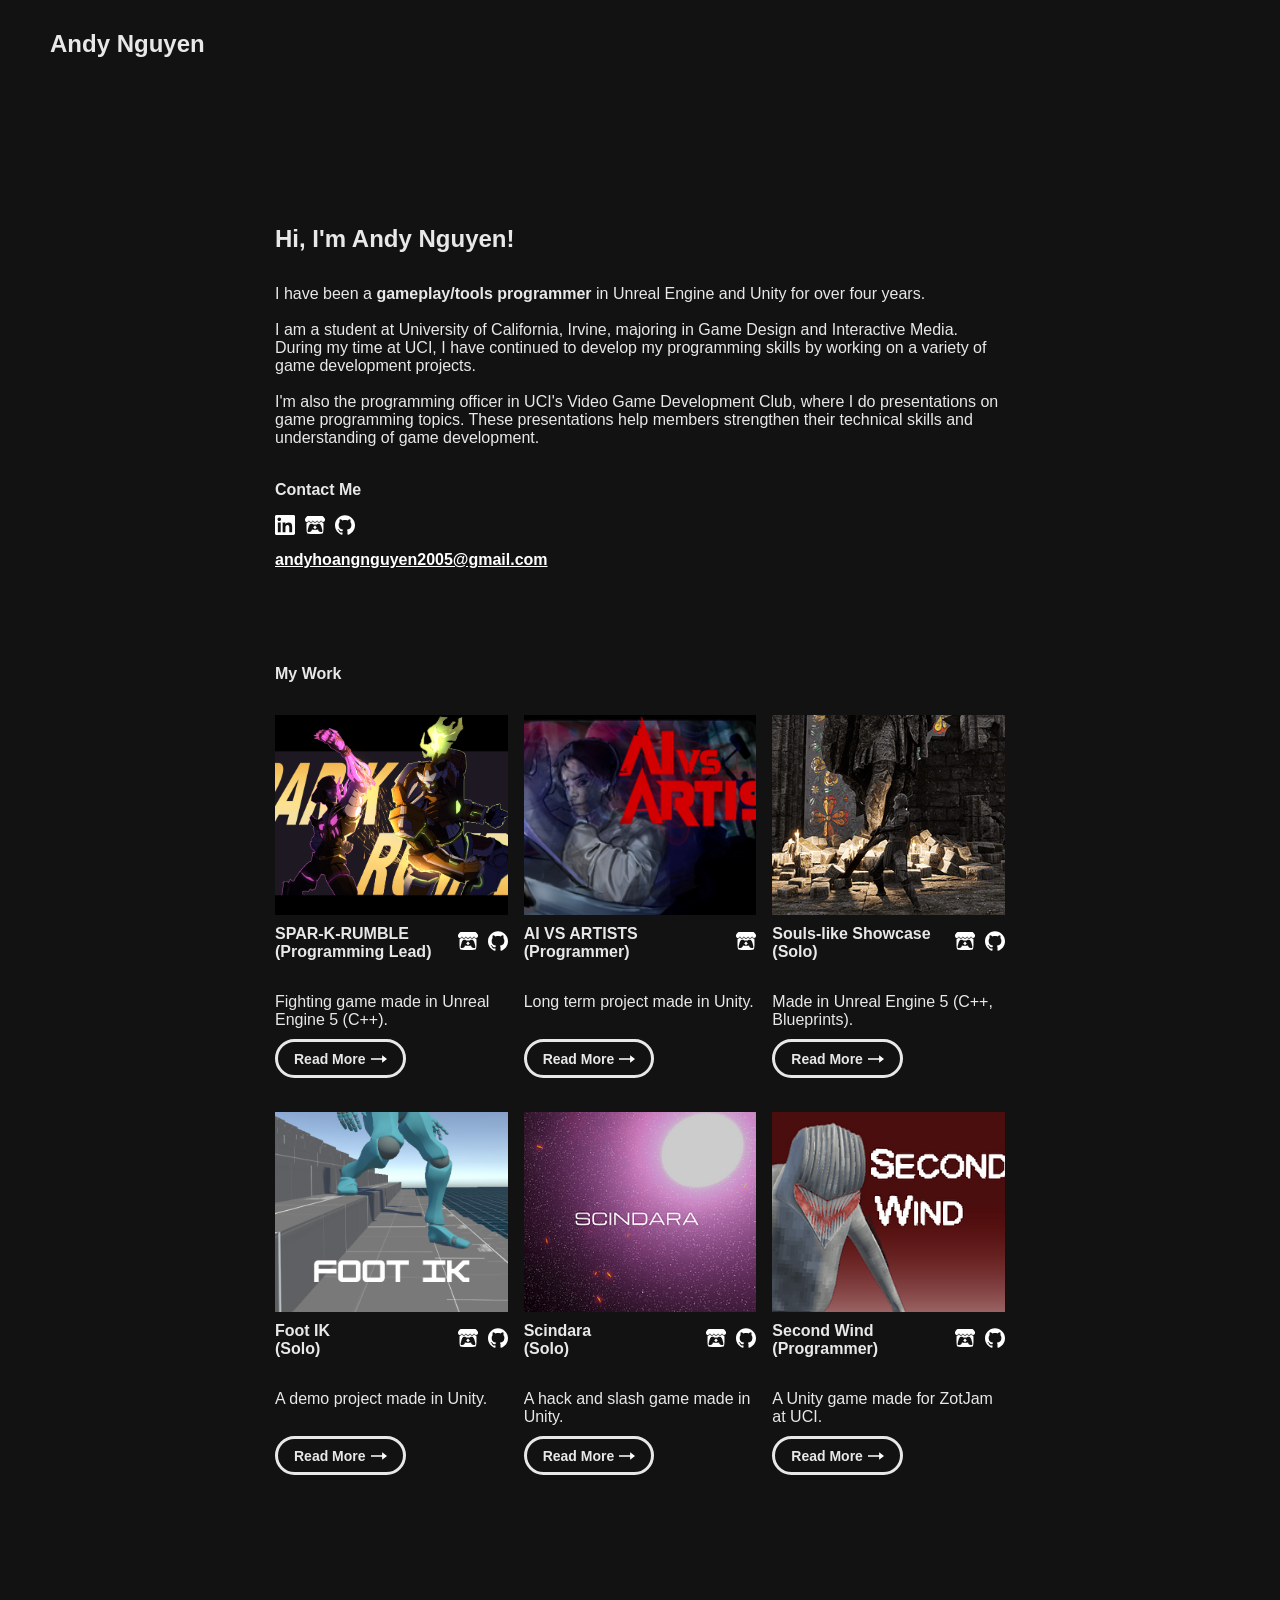
==== commit 8302804e: "finish first draft" ====
--- a/index.html
+++ b/index.html
@@ -31,43 +31,12 @@
         <!-- TODO - Change the "Portfolio Title" to whatever you want displayed in the top left -->
         <span class="nav-title">Andy Nguyen</span>
          <!-- TODO - Change the email after 'mailto:' to your email address for contact -->
-        <a class="button" href="./project-pages/contact.html">
-          <span class="button-text">Contact Me</span>
-        </a>
       </a>
     </div>
 
     <!-- MAIN PAGE CONTENT -->
     <div id="main-content">
 
-      <!-- PORTFOLIO HEADER -->
-      <div id="portfolio-header">
-        <div id="portfolio-header-image-container">
-          <!-- 
-            TODO
-
-            - Change the img "src" attribute to point to the Unemployable image you uploaded (or whatever image).
-            - Change the number to point to your Unemployable & replace the OpenSea link with your own
-            - If you aren't using an Unemployable as your image, remove the entire "a" element
-          -->
-          <img src="./assets/images/1311.png" class="portfolio-header-image">
-        </div>
-
-          <!-- 
-            TODO
-
-            - Change the main-title to whatver you want
-            - Change the body-text after that to a quick introduction to what you do
-            - Edit the button text if you feel like it. It will link to the projects section below.
-          -->
-        <div id="portfolio-header-text-container">
-            <div class="header-text">
-              <span class="main-title">Hey, I'm @ndoherty_eth.</span>
-              <div class="body-text">I’m a freelance designer and developer who aims to help other creatives build out their portfolios, skillset, and businesses.</div>
-            </div>
-
-        </div>
-      </div>
 
       <!-- ABOUT SECTION -->
       <!-- 
@@ -77,17 +46,49 @@
         - Add paragraphs using the <div class="body-text"></div> elements in the "about-section-content"
       -->
       <div id="about-section">
-        <span class="subheader-text">My Background / About Me</span>
-        <div class="about-section-content">
-          <div class="body-text">Lorem ipsum dolor sit amet, consectetur adipiscing elit, sed do eiusmod tempor incididunt ut labore et dolore magna aliqua. Tristique risus nec feugiat in fermentum. Sed id semper risus in hendrerit gravida. Placerat duis ultricies lacus sed. Id neque aliquam vestibulum morbi blandit cursus risus. Elit pellentesque habitant morbi tristique senectus et netus et. Elementum tempus egestas sed sed risus pretium quam. Nibh ipsum consequat nisl vel pretium lectus quam id leo. Vitae congue mauris rhoncus aenean vel elit.</div>
-          <div class="body-text">Vitae justo eget magna fermentum. Imperdiet nulla malesuada pellentesque elit eget gravida. Aliquet nec ullamcorper sit amet. Aliquet sagittis id consectetur purus. Ac tortor dignissim convallis aenean. Enim neque volutpat ac tincidunt vitae. Lobortis feugiat vivamus at augue. Platea dictumst vestibulum rhoncus est pellentesque elit ullamcorper. Viverra orci sagittis eu volutpat. Massa tincidunt nunc pulvinar sapien et ligula. Donec enim diam vulputate ut.</div>
+        <span class="subheader-text" style="font-size: 24px;">
+          Hi, I'm Andy Nguyen!
+        </span>
+          <div class="body-text">
+            I have been a <b>gameplay/tools programmer</b> in Unreal Engine and Unity for over four years.
+            <br>
+            <br>
+            I am a student at University of California, Irvine, majoring in Game Design and Interactive Media. During my time at UCI, I have continued to develop my programming skills by working on a variety of
+      game development projects.
+            <br>
+            <br>
+            I'm also the programming officer in UCI's Video Game Development Club, where I do presentations on game programming topics. These presentations help members strengthen their technical skills and understanding of game development.
         </div>
+
+       <div id="about-section">
+        <div class="contact-header-row">
+          <br>
+          <span class="subheader-text">Contact Me</span>
+          <div id="icon-project">
+            </a>
+            <a class="icon-link" target="_blank" href="https://www.linkedin.com/in/YOUR-LINKEDIN-HANDLE">
+              <image src="./assets/icons/linkedin-app-white-icon.svg" class="footer-icon"/>
+            </a>
+            <a class="icon-link" target="_blank" href="https://YOUR-USERNAME.itch.io">
+              <image src="./assets/icons/itchio-textless-white.svg" class="footer-icon"/>
+            </a>
+            <a class="icon-link" target="_blank" href="https://github.com/AndyNguyen1121">
+              <image src="./assets/icons/github-white-icon.svg" class="footer-icon"/>
+            </a>
+            <br>
+            <br>
+           
+          </div>
+          <b><a href="mailto:andyhoangnguyen2005@gmail.com" class="highlight">andyhoangnguyen2005@gmail.com</a></b>
+        </div>
+      </div>
+
       </div>
 
       <!-- PROJECTS / MY WORK SECTION -->
       <div id="my-work-section">
         <!-- TODO - Change the subheader-text to whatever you want the Projects section header to say -->
-        <span class="subheader-text">My Work / My Projects</span>
+        <span class="subheader-text">My Work</span>
 
         
         <div class="projects-container">
--- a/css/layout.css
+++ b/css/layout.css
@@ -212,6 +212,13 @@
   display: block;
 }
 
+.image-show-pic {
+  width: calc(25% - 2.5px);
+  max-width: calc(50% - 2.5px);
+  height: auto;
+  display: block;
+}
+
 .image-show-small {
     width: 30%;
     height: auto;
@@ -266,6 +273,11 @@
   .projects-container {
     grid-template-columns: 1fr;
   }
+}
+.highlight {
+  background-color: #121212;
+  color: #ffffff;
+  border-radius: 3px;
 }
 
 /* Sidebar Table of Contents */
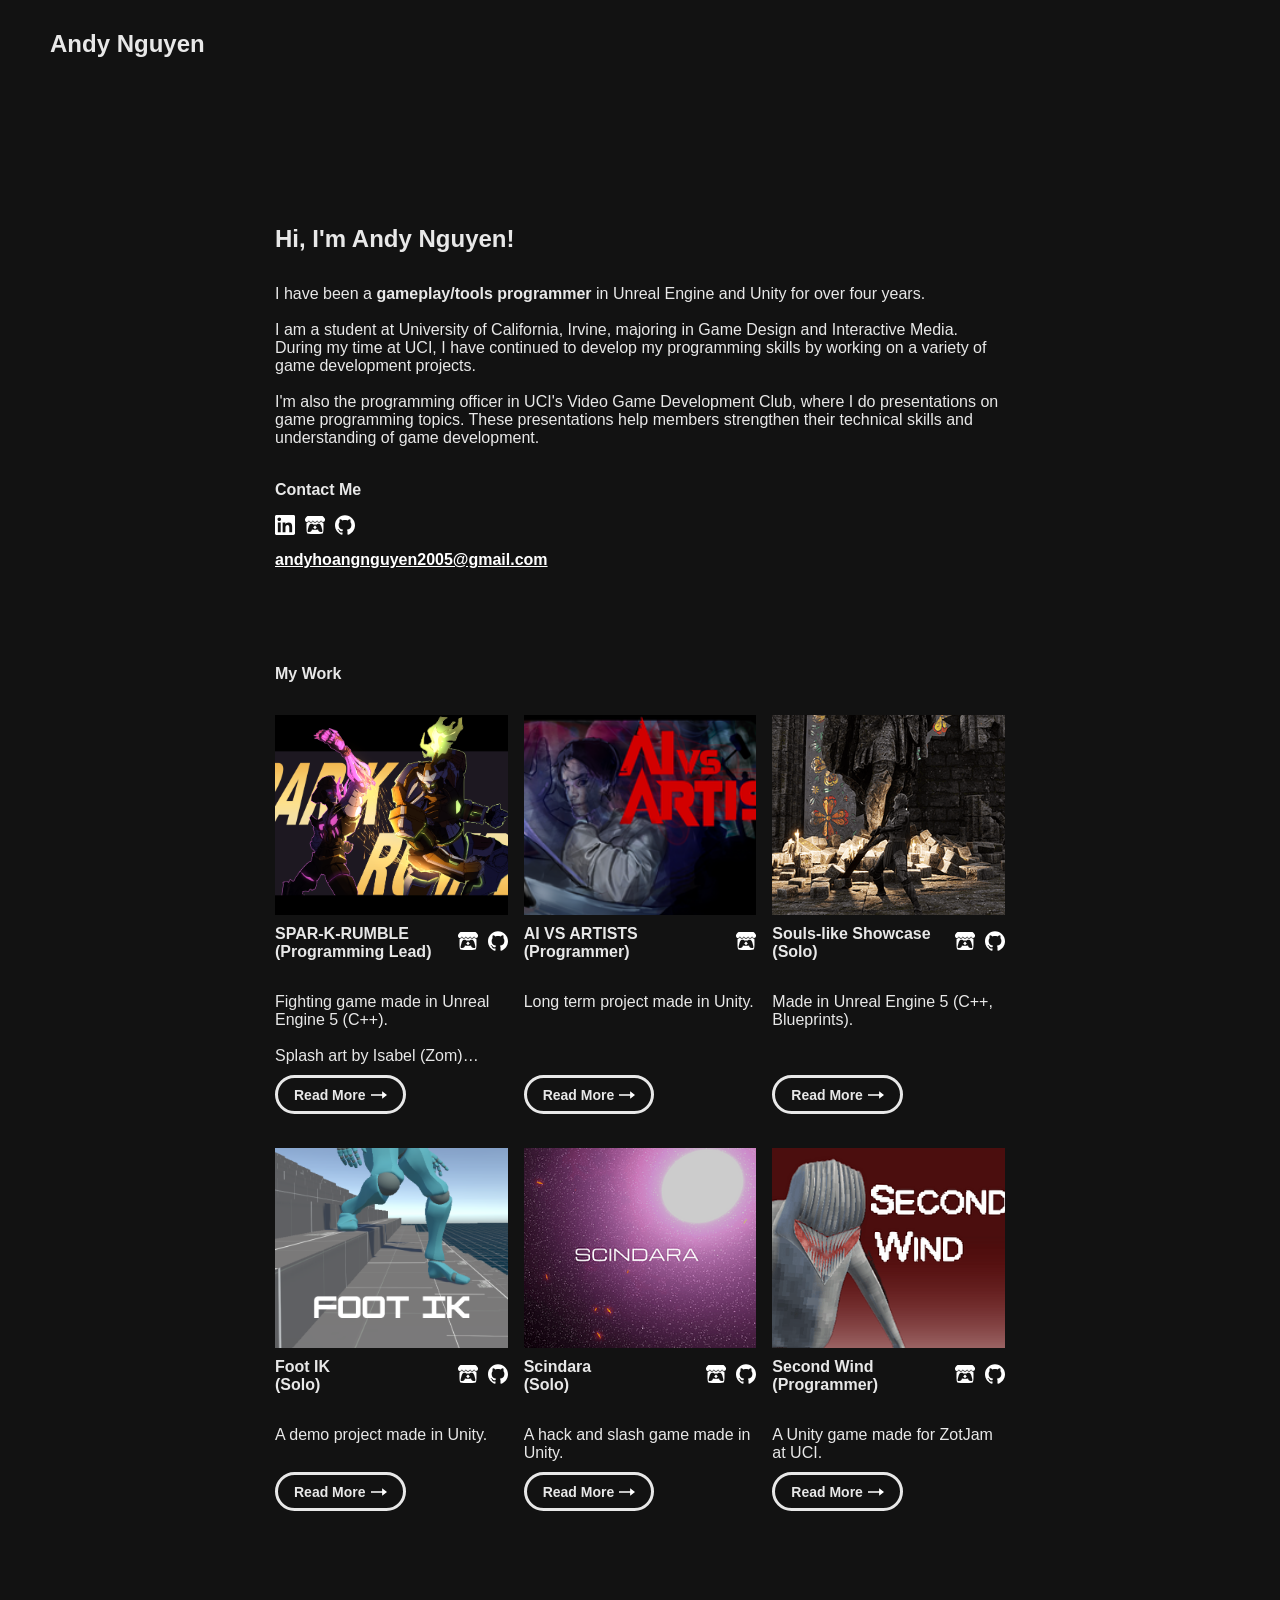
==== commit e7eff71a: "credits" ====
--- a/index.html
+++ b/index.html
@@ -13,7 +13,6 @@
 
       This should be the same across all pages.
      -->
-    <link rel="icon" href="./assets/images/1311.png" />
 		<title>Andy Nguyen's Portfolio</title>
     <meta name="description" content="A portfolio template for the Unemployables community.">
     <meta name="viewport" content="width=device-width, initial-scale=1" />
@@ -117,7 +116,7 @@
           <project-card
             image="./assets/spar-k-rumble/sparksplash.png"
             title="SPAR-K-RUMBLE <br>(Programming Lead)"
-            description="Fighting game made in Unreal Engine 5 (C++).""
+            description="Fighting game made in Unreal Engine 5 (C++).<br><br> Splash art by Isabel (Zom) Matsuno."
             page-url="./project-pages/spar-k-rumble.html"
             itch-url="https://kiaranc.itch.io/spar-k-rumble"
             github-url="https://github.com/AndyNguyen1121/Project-SKR">
